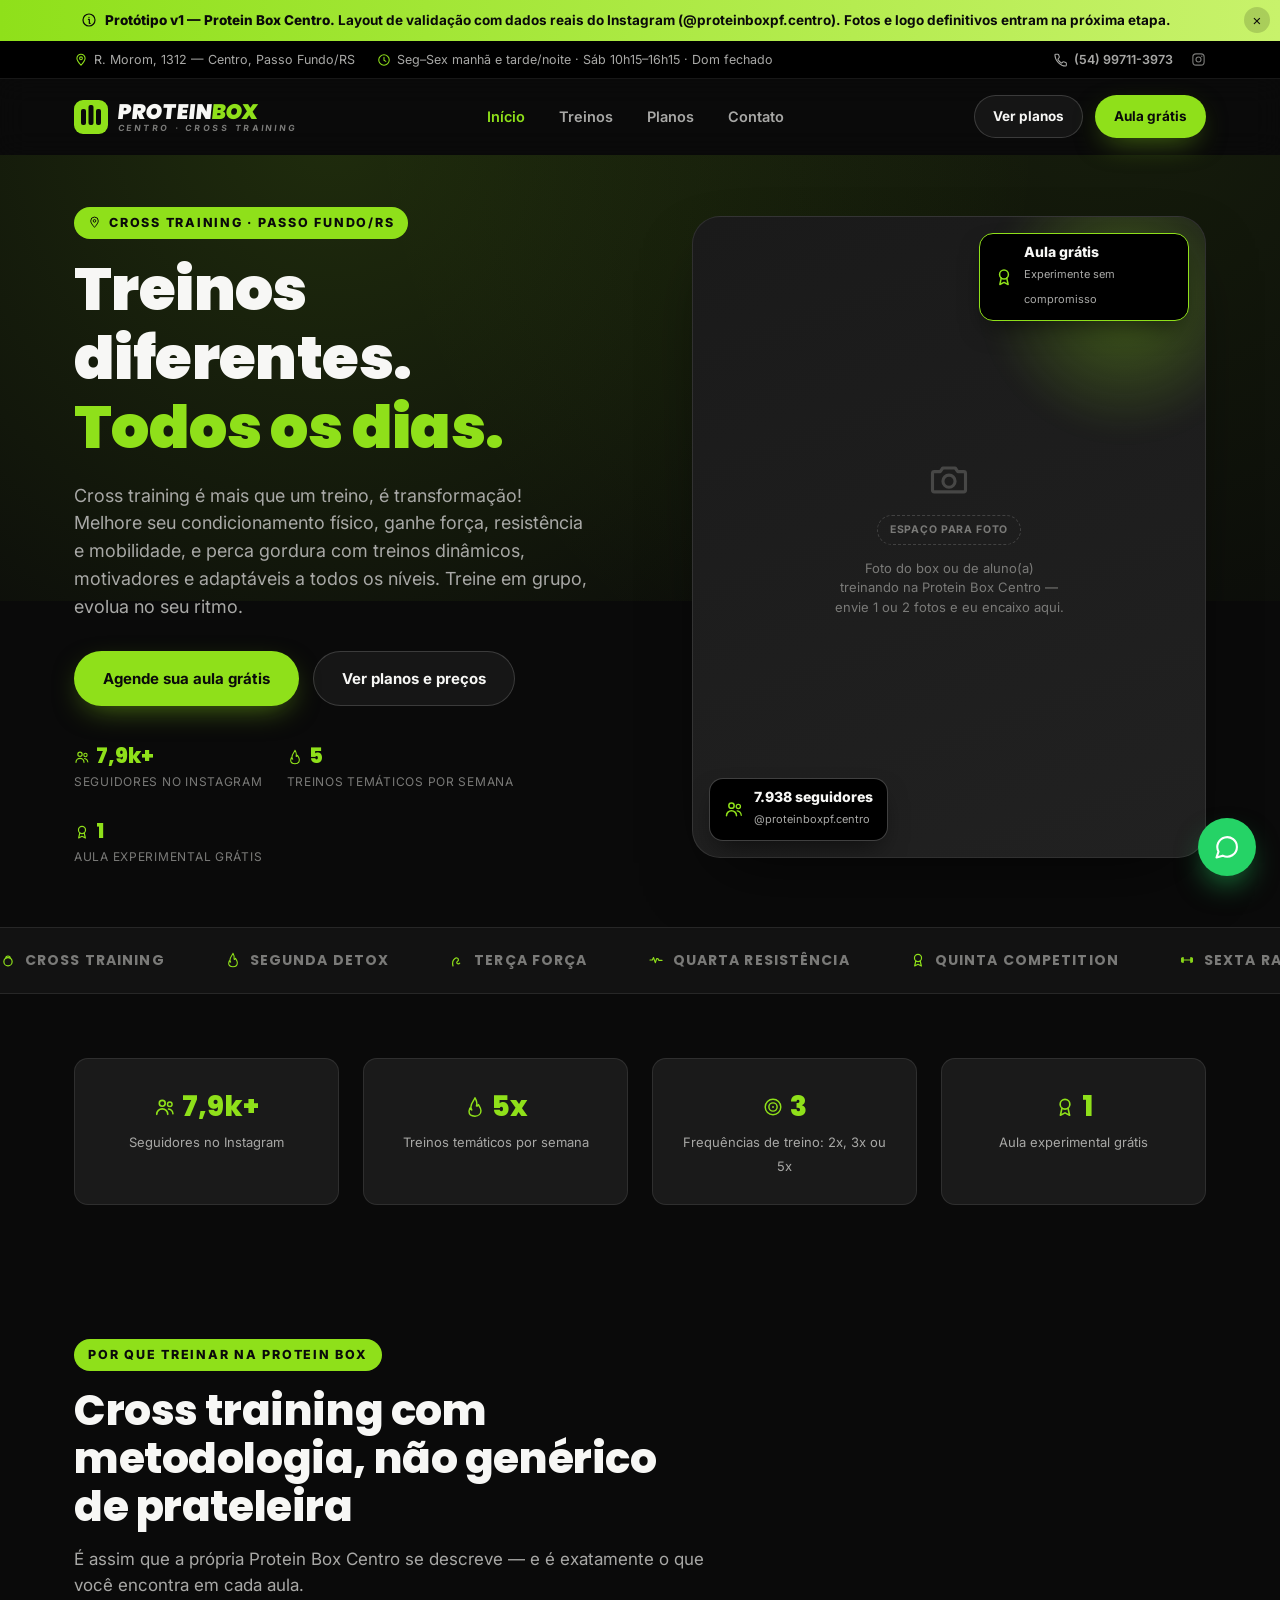
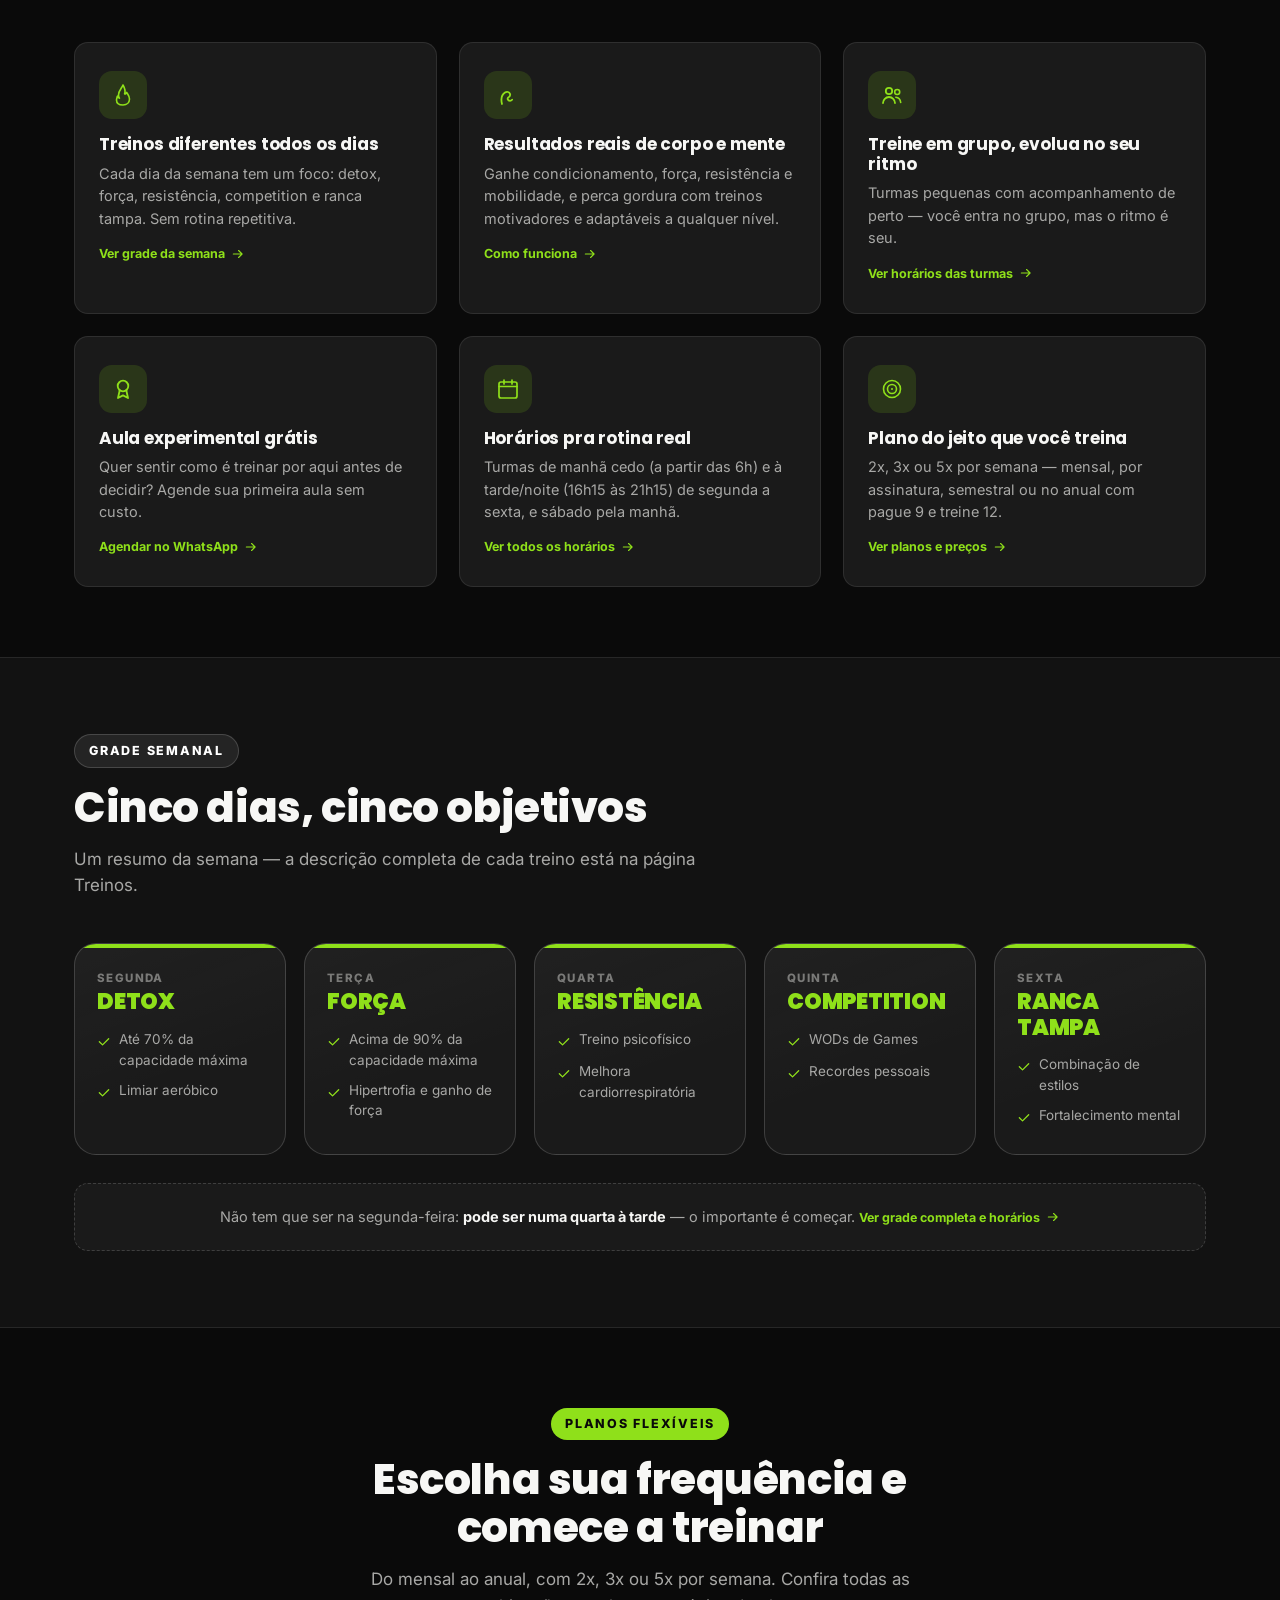
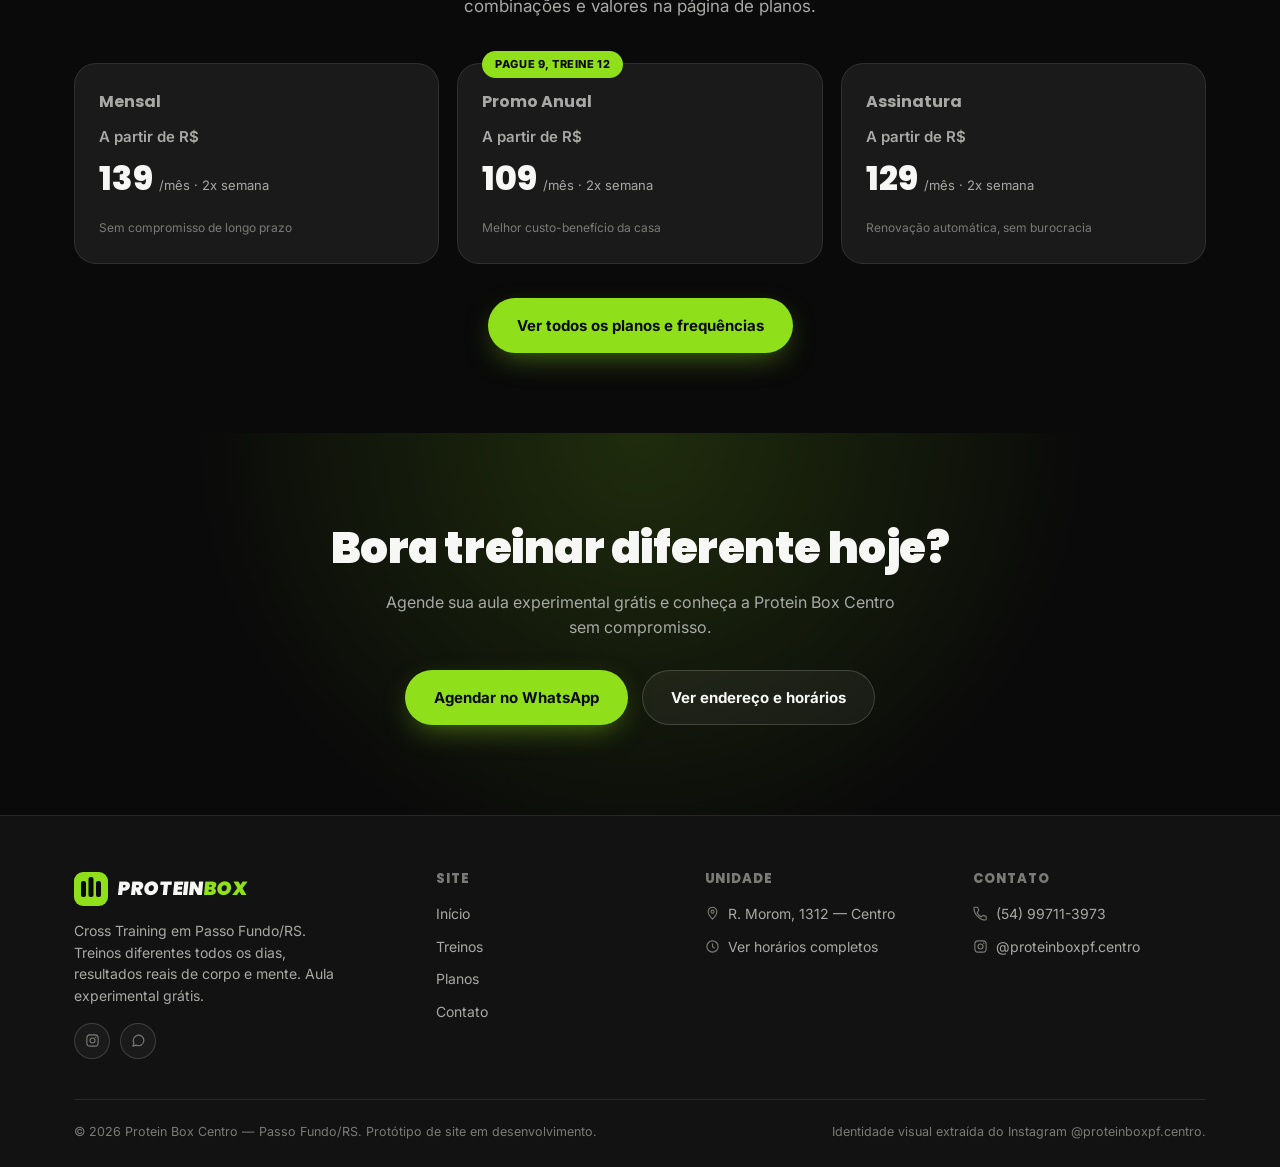
==== projects/modelo-a/index.html @ c135514c "Commit Inicial" ====
<!DOCTYPE html>
<html lang="pt-BR">
<head>
<meta charset="UTF-8">
<meta name="viewport" content="width=device-width, initial-scale=1.0">
<title>Protein Box Centro — Cross Training em Passo Fundo/RS | Treinos diferentes, todos os dias</title>
<meta name="description" content="Protein Box Centro — Cross Training em Passo Fundo/RS. Treinos temáticos todos os dias, grupo pequeno, resultados reais. Agende sua aula experimental grátis.">
<link rel="preconnect" href="https://fonts.googleapis.com">
<link rel="preconnect" href="https://fonts.gstatic.com" crossorigin>
<link href="https://fonts.googleapis.com/css2?family=Inter:wght@400;500;600;700;800&family=Poppins:wght@600;700;800;900&display=swap" rel="stylesheet">
<link rel="stylesheet" href="style.css">
</head>
<body>
<noscript><style>.reveal{opacity:1!important;transform:none!important}</style></noscript>

<!-- ICON SPRITE -->
<svg style="display:none" aria-hidden="true">
  <symbol id="i-pin" viewBox="0 0 24 24"><path d="M12 21s7-7.58 7-12A7 7 0 105 9c0 4.42 7 12 7 12z" fill="none" stroke="currentColor" stroke-width="1.8" stroke-linejoin="round"/><circle cx="12" cy="9" r="2.4" fill="none" stroke="currentColor" stroke-width="1.8"/></symbol>
  <symbol id="i-clock" viewBox="0 0 24 24"><circle cx="12" cy="12" r="9" fill="none" stroke="currentColor" stroke-width="1.8"/><path d="M12 7.5v5l3.2 1.8" fill="none" stroke="currentColor" stroke-width="1.8" stroke-linecap="round" stroke-linejoin="round"/></symbol>
  <symbol id="i-phone" viewBox="0 0 24 24"><path d="M6.6 10.8a15.3 15.3 0 006.6 6.6l2.1-2.1a1.3 1.3 0 011.35-.3l3.5 1.15c.6.2 1 .75 1 1.4V21a1.4 1.4 0 01-1.4 1.4C11.1 22.4 1.6 12.9 1.6 3.4A1.4 1.4 0 013 2h3.55c.6 0 1.15.4 1.35 1l1.15 3.5c.2.5.05 1.05-.3 1.4z" fill="none" stroke="currentColor" stroke-width="1.8" stroke-linejoin="round"/></symbol>
  <symbol id="i-mail" viewBox="0 0 24 24"><rect x="3" y="5" width="18" height="14" rx="2" fill="none" stroke="currentColor" stroke-width="1.8"/><path d="M4 7l8 6 8-6" fill="none" stroke="currentColor" stroke-width="1.8" stroke-linecap="round" stroke-linejoin="round"/></symbol>
  <symbol id="i-instagram" viewBox="0 0 24 24"><rect x="3" y="3" width="18" height="18" rx="5" fill="none" stroke="currentColor" stroke-width="1.8"/><circle cx="12" cy="12" r="4" fill="none" stroke="currentColor" stroke-width="1.8"/><circle cx="17.3" cy="6.7" r="1.1" fill="currentColor" stroke="none"/></symbol>
  <symbol id="i-whatsapp" viewBox="0 0 24 24"><path d="M20.5 11.9a8.4 8.4 0 01-12.2 7.5L3 21l1.7-5.1a8.4 8.4 0 1115.8-4z" fill="none" stroke="currentColor" stroke-width="1.8" stroke-linejoin="round"/></symbol>
  <symbol id="i-check" viewBox="0 0 24 24"><path d="M20 6.5L9.5 17 4 11.5" fill="none" stroke="currentColor" stroke-width="2.2" stroke-linecap="round" stroke-linejoin="round"/></symbol>
  <symbol id="i-star-filled" viewBox="0 0 24 24"><path d="M12 2.7l2.9 5.9 6.5.9-4.7 4.6 1.1 6.5L12 17.7l-5.8 3 1.1-6.6-4.7-4.6 6.5-.9z" fill="currentColor" stroke="none"/></symbol>
  <symbol id="i-arrow-right" viewBox="0 0 24 24"><path d="M4 12h15M13 6l6 6-6 6" fill="none" stroke="currentColor" stroke-width="2" stroke-linecap="round" stroke-linejoin="round"/></symbol>
  <symbol id="i-users" viewBox="0 0 24 24"><circle cx="9" cy="8" r="3.2" fill="none" stroke="currentColor" stroke-width="1.8"/><path d="M3 20c0-3.3 2.7-6 6-6s6 2.7 6 6" fill="none" stroke="currentColor" stroke-width="1.8" stroke-linecap="round"/><circle cx="17.2" cy="9" r="2.5" fill="none" stroke="currentColor" stroke-width="1.6"/><path d="M15.8 14.2c2.6.3 4.6 2.4 4.9 5.3" fill="none" stroke="currentColor" stroke-width="1.6" stroke-linecap="round"/></symbol>
  <symbol id="i-award" viewBox="0 0 24 24"><circle cx="12" cy="9" r="5.3" fill="none" stroke="currentColor" stroke-width="1.8"/><path d="M8.7 13.3L7 21l5-2.6L17 21l-1.7-7.7" fill="none" stroke="currentColor" stroke-width="1.8" stroke-linecap="round" stroke-linejoin="round"/></symbol>
  <symbol id="i-shield" viewBox="0 0 24 24"><path d="M12 2.5l7.5 2.8v5.8c0 5-3.3 8.2-7.5 10.4-4.2-2.2-7.5-5.4-7.5-10.4V5.3z" fill="none" stroke="currentColor" stroke-width="1.8" stroke-linejoin="round"/><path d="M8.7 12l2.1 2.1 4.2-4.2" fill="none" stroke="currentColor" stroke-width="1.8" stroke-linecap="round" stroke-linejoin="round"/></symbol>
  <symbol id="i-target" viewBox="0 0 24 24"><circle cx="12" cy="12" r="8.5" fill="none" stroke="currentColor" stroke-width="1.6"/><circle cx="12" cy="12" r="4.5" fill="none" stroke="currentColor" stroke-width="1.6"/><circle cx="12" cy="12" r="1" fill="currentColor" stroke="none"/></symbol>
  <symbol id="i-dumbbell" viewBox="0 0 24 24"><path d="M6.6 12h10.8M4 9.3v5.4M20 9.3v5.4" fill="none" stroke="currentColor" stroke-width="1.8" stroke-linecap="round"/><rect x="4.6" y="7.6" width="2.6" height="8.8" rx="1.2" fill="currentColor" stroke="none"/><rect x="16.8" y="7.6" width="2.6" height="8.8" rx="1.2" fill="currentColor" stroke="none"/></symbol>
  <symbol id="i-kettlebell" viewBox="0 0 24 24"><circle cx="12" cy="14.5" r="6.2" fill="none" stroke="currentColor" stroke-width="1.8"/><path d="M8.7 9.3a3.3 3.3 0 016.6 0" fill="none" stroke="currentColor" stroke-width="1.8" stroke-linecap="round"/></symbol>
  <symbol id="i-flex" viewBox="0 0 24 24"><path d="M6 21c-1.3-5 .1-9.4 3-11.4 2-1.4 4.3-.6 5 1.2.6 1.6-.3 2.7-1.4 3.4-1 .6-1.3 1.8-.5 2.7 1 1.2 2.9 1.3 4-.1" fill="none" stroke="currentColor" stroke-width="1.8" stroke-linecap="round" stroke-linejoin="round"/></symbol>
  <symbol id="i-pulse" viewBox="0 0 24 24"><path d="M3 12h3.5l1.8-3.6L11 16l2-6h2l1.4 2.6H21" fill="none" stroke="currentColor" stroke-width="1.8" stroke-linecap="round" stroke-linejoin="round"/></symbol>
  <symbol id="i-menu" viewBox="0 0 24 24"><path d="M4 7h16M4 12h16M4 17h16" fill="none" stroke="currentColor" stroke-width="1.9" stroke-linecap="round"/></symbol>
  <symbol id="i-camera" viewBox="0 0 24 24"><path d="M4 8h3.2L8.6 6h6.8L16.8 8H20a1 1 0 011 1v9a1 1 0 01-1 1H4a1 1 0 01-1-1V9a1 1 0 011-1z" fill="none" stroke="currentColor" stroke-width="1.7" stroke-linejoin="round"/><circle cx="12" cy="13.2" r="3.3" fill="none" stroke="currentColor" stroke-width="1.7"/></symbol>
  <symbol id="i-calendar" viewBox="0 0 24 24"><rect x="3" y="5" width="18" height="16" rx="2" fill="none" stroke="currentColor" stroke-width="1.7"/><path d="M3 9.5h18M8 3v4M16 3v4" fill="none" stroke="currentColor" stroke-width="1.7" stroke-linecap="round"/></symbol>
  <symbol id="i-info" viewBox="0 0 24 24"><circle cx="12" cy="12" r="9" fill="none" stroke="currentColor" stroke-width="1.8"/><path d="M12 8.2h.01M11.1 11h1.4v6h1.3" fill="none" stroke="currentColor" stroke-width="1.8" stroke-linecap="round" stroke-linejoin="round"/></symbol>
  <symbol id="i-fire" viewBox="0 0 24 24"><path d="M12 22c4 0 6.5-2.6 6.5-6 0-3-1.8-4.6-2.8-6.6-.6 1.4-1.4 2-2.1 1.4C14.5 8.4 14 5.5 12 2c-1 3-4.5 5.7-4.5 10 0 1.4.4 2.4 1 3.2-1-.3-1.7-1-2.1-2C6 14.6 5.5 16 5.5 17c0 3 2.5 5 6.5 5z" fill="none" stroke="currentColor" stroke-width="1.6" stroke-linejoin="round"/></symbol>
</svg>

<div id="proto-ribbon">
  <svg class="icon" width="16" height="16"><use href="#i-info"/></svg>
  <span><b>Protótipo v1 — Protein Box Centro.</b> Layout de validação com dados reais do Instagram (@proteinboxpf.centro). Fotos e logo definitivos entram na próxima etapa.</span>
  <button onclick="document.getElementById('proto-ribbon').style.display='none'" aria-label="Fechar aviso">×</button>
</div>

<div class="topbar">
  <div class="topbar-inner">
    <div class="topbar-left">
      <span><svg class="icon" width="14" height="14"><use href="#i-pin"/></svg> R. Morom, 1312 — Centro, Passo Fundo/RS</span>
      <span><svg class="icon" width="14" height="14"><use href="#i-clock"/></svg> Seg–Sex manhã e tarde/noite · Sáb 10h15–16h15 · Dom fechado</span>
    </div>
    <div class="topbar-right">
      <a href="https://wa.me/5554997113973" target="_blank" rel="noopener"><svg class="icon" width="14" height="14"><use href="#i-phone"/></svg> (54) 99711-3973</a>
      <div class="topbar-social">
        <a href="https://www.instagram.com/proteinboxpf.centro/" target="_blank" rel="noopener" aria-label="Instagram"><svg class="icon" width="15" height="15"><use href="#i-instagram"/></svg></a>
      </div>
    </div>
  </div>
</div>

<header id="site-header">
  <nav class="nav">
    <a href="index.html" class="logo">
      <svg class="logo-mark" width="34" height="34" viewBox="0 0 34 34" fill="none"><rect width="34" height="34" rx="9" fill="#8FE01A"/><rect x="7" y="9" width="5" height="16" rx="2" fill="#0a0a0a"/><rect x="14.5" y="5" width="5" height="20" rx="2" fill="#0a0a0a"/><rect x="22" y="9" width="5" height="16" rx="2" fill="#0a0a0a"/></svg>
      <span class="logo-wrap">
        <span class="logo-word">Protein<span>Box</span></span>
        <span class="logo-sub">Centro · Cross Training</span>
      </span>
    </a>
    <div class="nav-links">
      <a href="index.html" class="active">Início</a>
      <a href="treinos.html">Treinos</a>
      <a href="planos.html">Planos</a>
      <a href="contato.html">Contato</a>
    </div>
    <div class="nav-cta">
      <a href="planos.html" class="btn btn-ghost btn-sm">Ver planos</a>
      <a href="https://wa.me/5554997113973?text=Ol%C3%A1!%20Quero%20agendar%20minha%20aula%20experimental%20gr%C3%A1tis%20na%20Protein%20Box%20Centro." target="_blank" rel="noopener" class="btn btn-primary btn-sm">Aula grátis</a>
      <button class="burger" id="burgerBtn" aria-label="Abrir menu"><svg class="icon" width="24" height="24"><use href="#i-menu"/></svg></button>
    </div>
  </nav>
  <div class="mobile-menu" id="mobileMenu">
    <a href="index.html">Início</a>
    <a href="treinos.html">Treinos</a>
    <a href="planos.html">Planos</a>
    <a href="contato.html">Contato</a>
    <a href="https://wa.me/5554997113973" target="_blank" rel="noopener">Falar no WhatsApp →</a>
  </div>
</header>

<main id="topo">

  <!-- HERO -->
  <section class="hero">
    <div class="wrap hero-grid">
      <div class="reveal in">
        <span class="eyebrow"><svg class="icon" width="13" height="13"><use href="#i-pin"/></svg> Cross Training · Passo Fundo/RS</span>
        <h1>Treinos diferentes.<br><em>Todos os dias.</em></h1>
        <p class="lead">Cross training é mais que um treino, é transformação! Melhore seu condicionamento físico, ganhe força, resistência e mobilidade, e perca gordura com treinos dinâmicos, motivadores e adaptáveis a todos os níveis. Treine em grupo, evolua no seu ritmo.</p>
        <div class="hero-actions">
          <a href="https://wa.me/5554997113973?text=Ol%C3%A1!%20Quero%20agendar%20minha%20aula%20experimental%20gr%C3%A1tis%20na%20Protein%20Box%20Centro." target="_blank" rel="noopener" class="btn btn-primary">Agende sua aula grátis</a>
          <a href="planos.html" class="btn btn-ghost">Ver planos e preços</a>
        </div>
        <div class="hero-mini">
          <div><strong><svg class="icon" width="16" height="16"><use href="#i-users"/></svg>7,9k+</strong><span>Seguidores no Instagram</span></div>
          <div><strong><svg class="icon" width="16" height="16"><use href="#i-fire"/></svg>5</strong><span>Treinos temáticos por semana</span></div>
          <div><strong><svg class="icon" width="16" height="16"><use href="#i-award"/></svg>1</strong><span>Aula experimental grátis</span></div>
        </div>
      </div>
      <div class="hero-visual reveal in">
        <div class="glow"></div>
        <div class="hero-photo-placeholder">
          <svg class="icon" width="44" height="44"><use href="#i-camera"/></svg>
          <span class="tag">Espaço para foto</span>
          <p>Foto do box ou de aluno(a) treinando na Protein Box Centro — envie 1 ou 2 fotos e eu encaixo aqui.</p>
        </div>
        <div class="hero-badge top">
          <svg class="icon" width="20" height="20"><use href="#i-award"/></svg>
          <div><strong>Aula grátis</strong><span>Experimente sem compromisso</span></div>
        </div>
        <div class="hero-badge bottom">
          <svg class="icon" width="20" height="20"><use href="#i-users"/></svg>
          <div><strong>7.938 seguidores</strong><span>@proteinboxpf.centro</span></div>
        </div>
      </div>
    </div>
  </section>

  <div class="marquee-strip">
    <div class="marquee-track">
      <span><svg class="icon" width="16" height="16"><use href="#i-kettlebell"/></svg> Cross Training</span>
      <span><svg class="icon" width="16" height="16"><use href="#i-fire"/></svg> Segunda Detox</span>
      <span><svg class="icon" width="16" height="16"><use href="#i-flex"/></svg> Terça Força</span>
      <span><svg class="icon" width="16" height="16"><use href="#i-pulse"/></svg> Quarta Resistência</span>
      <span><svg class="icon" width="16" height="16"><use href="#i-award"/></svg> Quinta Competition</span>
      <span><svg class="icon" width="16" height="16"><use href="#i-dumbbell"/></svg> Sexta Ranca Tampa</span>
      <span><svg class="icon" width="16" height="16"><use href="#i-kettlebell"/></svg> Cross Training</span>
      <span><svg class="icon" width="16" height="16"><use href="#i-fire"/></svg> Segunda Detox</span>
      <span><svg class="icon" width="16" height="16"><use href="#i-flex"/></svg> Terça Força</span>
      <span><svg class="icon" width="16" height="16"><use href="#i-pulse"/></svg> Quarta Resistência</span>
      <span><svg class="icon" width="16" height="16"><use href="#i-award"/></svg> Quinta Competition</span>
      <span><svg class="icon" width="16" height="16"><use href="#i-dumbbell"/></svg> Sexta Ranca Tampa</span>
    </div>
  </div>

  <!-- STATS -->
  <section class="stats">
    <div class="wrap stats-grid">
      <div class="stat reveal"><strong><svg class="icon" width="22" height="22"><use href="#i-users"/></svg>7,9k+</strong><span>Seguidores no Instagram</span></div>
      <div class="stat reveal"><strong><svg class="icon" width="22" height="22"><use href="#i-fire"/></svg>5x</strong><span>Treinos temáticos por semana</span></div>
      <div class="stat reveal"><strong><svg class="icon" width="22" height="22"><use href="#i-target"/></svg>3</strong><span>Frequências de treino: 2x, 3x ou 5x</span></div>
      <div class="stat reveal"><strong><svg class="icon" width="22" height="22"><use href="#i-award"/></svg>1</strong><span>Aula experimental grátis</span></div>
    </div>
  </section>

  <!-- VALUE PROPS -->
  <section class="values" id="sobre">
    <div class="wrap">
      <div class="section-head reveal">
        <span class="eyebrow">Por que treinar na Protein Box</span>
        <h2>Cross training com metodologia, não genérico de prateleira</h2>
        <p>É assim que a própria Protein Box Centro se descreve — e é exatamente o que você encontra em cada aula.</p>
      </div>
      <div class="values-grid">
        <div class="value-card reveal">
          <div class="ic"><svg class="icon" width="24" height="24"><use href="#i-fire"/></svg></div>
          <h3>Treinos diferentes todos os dias</h3>
          <p>Cada dia da semana tem um foco: detox, força, resistência, competition e ranca tampa. Sem rotina repetitiva.</p>
          <a href="treinos.html" class="value-more">Ver grade da semana <svg class="icon" width="14" height="14"><use href="#i-arrow-right"/></svg></a>
        </div>
        <div class="value-card reveal">
          <div class="ic"><svg class="icon" width="24" height="24"><use href="#i-flex"/></svg></div>
          <h3>Resultados reais de corpo e mente</h3>
          <p>Ganhe condicionamento, força, resistência e mobilidade, e perca gordura com treinos motivadores e adaptáveis a qualquer nível.</p>
          <a href="treinos.html" class="value-more">Como funciona <svg class="icon" width="14" height="14"><use href="#i-arrow-right"/></svg></a>
        </div>
        <div class="value-card reveal">
          <div class="ic"><svg class="icon" width="24" height="24"><use href="#i-users"/></svg></div>
          <h3>Treine em grupo, evolua no seu ritmo</h3>
          <p>Turmas pequenas com acompanhamento de perto — você entra no grupo, mas o ritmo é seu.</p>
          <a href="contato.html" class="value-more">Ver horários das turmas <svg class="icon" width="14" height="14"><use href="#i-arrow-right"/></svg></a>
        </div>
        <div class="value-card reveal">
          <div class="ic"><svg class="icon" width="24" height="24"><use href="#i-award"/></svg></div>
          <h3>Aula experimental grátis</h3>
          <p>Quer sentir como é treinar por aqui antes de decidir? Agende sua primeira aula sem custo.</p>
          <a href="https://wa.me/5554997113973" target="_blank" rel="noopener" class="value-more">Agendar no WhatsApp <svg class="icon" width="14" height="14"><use href="#i-arrow-right"/></svg></a>
        </div>
        <div class="value-card reveal">
          <div class="ic"><svg class="icon" width="24" height="24"><use href="#i-calendar"/></svg></div>
          <h3>Horários pra rotina real</h3>
          <p>Turmas de manhã cedo (a partir das 6h) e à tarde/noite (16h15 às 21h15) de segunda a sexta, e sábado pela manhã.</p>
          <a href="contato.html" class="value-more">Ver todos os horários <svg class="icon" width="14" height="14"><use href="#i-arrow-right"/></svg></a>
        </div>
        <div class="value-card reveal">
          <div class="ic"><svg class="icon" width="24" height="24"><use href="#i-target"/></svg></div>
          <h3>Plano do jeito que você treina</h3>
          <p>2x, 3x ou 5x por semana — mensal, por assinatura, semestral ou no anual com pague 9 e treine 12.</p>
          <a href="planos.html" class="value-more">Ver planos e preços <svg class="icon" width="14" height="14"><use href="#i-arrow-right"/></svg></a>
        </div>
      </div>
    </div>
  </section>

  <!-- GRADE PREVIEW -->
  <section class="grade" id="grade-preview">
    <div class="wrap">
      <div class="section-head reveal">
        <span class="eyebrow alt">Grade semanal</span>
        <h2>Cinco dias, cinco objetivos</h2>
        <p>Um resumo da semana — a descrição completa de cada treino está na página Treinos.</p>
      </div>
      <div class="grade-grid">
        <div class="day-card reveal">
          <span class="day-label">Segunda</span>
          <h3>Detox</h3>
          <ul>
            <li><span class="check"><svg class="icon" width="14" height="14"><use href="#i-check"/></svg></span> Até 70% da capacidade máxima</li>
            <li><span class="check"><svg class="icon" width="14" height="14"><use href="#i-check"/></svg></span> Limiar aeróbico</li>
          </ul>
        </div>
        <div class="day-card reveal">
          <span class="day-label">Terça</span>
          <h3>Força</h3>
          <ul>
            <li><span class="check"><svg class="icon" width="14" height="14"><use href="#i-check"/></svg></span> Acima de 90% da capacidade máxima</li>
            <li><span class="check"><svg class="icon" width="14" height="14"><use href="#i-check"/></svg></span> Hipertrofia e ganho de força</li>
          </ul>
        </div>
        <div class="day-card reveal">
          <span class="day-label">Quarta</span>
          <h3>Resistência</h3>
          <ul>
            <li><span class="check"><svg class="icon" width="14" height="14"><use href="#i-check"/></svg></span> Treino psicofísico</li>
            <li><span class="check"><svg class="icon" width="14" height="14"><use href="#i-check"/></svg></span> Melhora cardiorrespiratória</li>
          </ul>
        </div>
        <div class="day-card reveal">
          <span class="day-label">Quinta</span>
          <h3>Competition</h3>
          <ul>
            <li><span class="check"><svg class="icon" width="14" height="14"><use href="#i-check"/></svg></span> WODs de Games</li>
            <li><span class="check"><svg class="icon" width="14" height="14"><use href="#i-check"/></svg></span> Recordes pessoais</li>
          </ul>
        </div>
        <div class="day-card reveal">
          <span class="day-label">Sexta</span>
          <h3>Ranca Tampa</h3>
          <ul>
            <li><span class="check"><svg class="icon" width="14" height="14"><use href="#i-check"/></svg></span> Combinação de estilos</li>
            <li><span class="check"><svg class="icon" width="14" height="14"><use href="#i-check"/></svg></span> Fortalecimento mental</li>
          </ul>
        </div>
      </div>
      <div class="grade-note reveal">Não tem que ser na segunda-feira: <strong>pode ser numa quarta à tarde</strong> — o importante é começar. <a href="treinos.html" class="value-more" style="margin-top:0">Ver grade completa e horários <svg class="icon" width="14" height="14"><use href="#i-arrow-right"/></svg></a></div>
    </div>
  </section>

  <!-- PLANOS PREVIEW -->
  <section class="planos" id="planos-preview">
    <div class="wrap">
      <div class="section-head center reveal">
        <span class="eyebrow">Planos flexíveis</span>
        <h2>Escolha sua frequência e comece a treinar</h2>
        <p class="center">Do mensal ao anual, com 2x, 3x ou 5x por semana. Confira todas as combinações e valores na página de planos.</p>
      </div>
      <div class="freq-grid">
        <div class="freq-card reveal">
          <div class="freq-name">Mensal</div>
          <div class="freq-price"><span class="currency">A partir de R$</span></div>
          <div class="freq-price"><span class="value">139</span><span class="period">/mês · 2x semana</span></div>
          <div class="freq-note">Sem compromisso de longo prazo</div>
        </div>
        <div class="freq-card reveal">
          <span class="plan-tag">Pague 9, treine 12</span>
          <div class="freq-name">Promo Anual</div>
          <div class="freq-price"><span class="currency">A partir de R$</span></div>
          <div class="freq-price"><span class="value">109</span><span class="period">/mês · 2x semana</span></div>
          <div class="freq-note">Melhor custo-benefício da casa</div>
        </div>
        <div class="freq-card reveal">
          <div class="freq-name">Assinatura</div>
          <div class="freq-price"><span class="currency">A partir de R$</span></div>
          <div class="freq-price"><span class="value">129</span><span class="period">/mês · 2x semana</span></div>
          <div class="freq-note">Renovação automática, sem burocracia</div>
        </div>
      </div>
      <div style="text-align:center;margin-top:34px">
        <a href="planos.html" class="btn btn-primary">Ver todos os planos e frequências</a>
      </div>
    </div>
  </section>

  <!-- CTA FINAL -->
  <section class="cta-final">
    <div class="wrap">
      <h2>Bora treinar diferente hoje?</h2>
      <p>Agende sua aula experimental grátis e conheça a Protein Box Centro sem compromisso.</p>
      <div class="actions">
        <a href="https://wa.me/5554997113973?text=Ol%C3%A1!%20Quero%20agendar%20minha%20aula%20experimental%20gr%C3%A1tis%20na%20Protein%20Box%20Centro." target="_blank" rel="noopener" class="btn btn-primary">Agendar no WhatsApp</a>
        <a href="contato.html" class="btn btn-ghost">Ver endereço e horários</a>
      </div>
    </div>
  </section>

</main>

<footer>
  <div class="wrap">
    <div class="foot-grid">
      <div class="foot-col">
        <div class="foot-logo">
          <svg class="logo-mark" width="30" height="30" viewBox="0 0 34 34" fill="none"><rect width="34" height="34" rx="9" fill="#8FE01A"/><rect x="7" y="9" width="5" height="16" rx="2" fill="#0a0a0a"/><rect x="14.5" y="5" width="5" height="20" rx="2" fill="#0a0a0a"/><rect x="22" y="9" width="5" height="16" rx="2" fill="#0a0a0a"/></svg>
          <span class="logo-word">Protein<span>Box</span></span>
        </div>
        <p>Cross Training em Passo Fundo/RS. Treinos diferentes todos os dias, resultados reais de corpo e mente. Aula experimental grátis.</p>
        <div class="foot-social">
          <a href="https://www.instagram.com/proteinboxpf.centro/" target="_blank" rel="noopener" aria-label="Instagram"><svg class="icon" width="17" height="17"><use href="#i-instagram"/></svg></a>
          <a href="https://wa.me/5554997113973" target="_blank" rel="noopener" aria-label="WhatsApp"><svg class="icon" width="17" height="17"><use href="#i-whatsapp"/></svg></a>
        </div>
      </div>
      <div class="foot-col">
        <h4>Site</h4>
        <ul>
          <li><a href="index.html">Início</a></li>
          <li><a href="treinos.html">Treinos</a></li>
          <li><a href="planos.html">Planos</a></li>
          <li><a href="contato.html">Contato</a></li>
        </ul>
      </div>
      <div class="foot-col">
        <h4>Unidade</h4>
        <ul>
          <li><a href="contato.html"><svg class="icon" width="15" height="15"><use href="#i-pin"/></svg> R. Morom, 1312 — Centro</a></li>
          <li><a href="contato.html"><svg class="icon" width="15" height="15"><use href="#i-clock"/></svg> Ver horários completos</a></li>
        </ul>
      </div>
      <div class="foot-col">
        <h4>Contato</h4>
        <ul>
          <li><a href="https://wa.me/5554997113973" target="_blank" rel="noopener"><svg class="icon" width="15" height="15"><use href="#i-phone"/></svg> (54) 99711-3973</a></li>
          <li><a href="https://www.instagram.com/proteinboxpf.centro/" target="_blank" rel="noopener"><svg class="icon" width="15" height="15"><use href="#i-instagram"/></svg> @proteinboxpf.centro</a></li>
        </ul>
      </div>
    </div>
    <div class="foot-bottom">
      <span>© 2026 Protein Box Centro — Passo Fundo/RS. Protótipo de site em desenvolvimento.</span>
      <span>Identidade visual extraída do Instagram @proteinboxpf.centro.</span>
    </div>
  </div>
</footer>

<a href="https://wa.me/5554997113973?text=Ol%C3%A1!%20Quero%20agendar%20minha%20aula%20experimental%20gr%C3%A1tis%20na%20Protein%20Box%20Centro." target="_blank" rel="noopener" class="wa-float" aria-label="Falar no WhatsApp"><svg class="icon" width="28" height="28"><use href="#i-whatsapp"/></svg></a>

<script src="script.js"></script>
</body>
</html>
---- projects/modelo-a/style.css ----
/* ========================================================
   PROTEIN BOX CENTRO — Cross Training, Passo Fundo/RS
   Identidade extraída do Instagram @proteinboxpf.centro:
   fundo preto, verde neon de destaque, tipografia bold/uppercase,
   estética "pôster rasgado" nas artes de treino.
   Mesmo método de construção usado no protótipo LifeGym.
   ======================================================== */
:root{
  --bg:#0a0a0a;
  --bg-soft:#121212;
  --surface:#1a1a1a;
  --surface-2:#212121;
  --border:rgba(255,255,255,.09);
  --border-strong:rgba(255,255,255,.16);
  --text:#f7f7f5;
  --text-dim:#a8a8a6;
  --text-faint:#7a7a78;
  --primary:#8FE01A;
  --primary-dark:#6BB012;
  --primary-ink:#0a0a0a;
  --accent-soft:rgba(143,224,26,.14);
  --radius-lg:22px;
  --radius-md:14px;
  --radius-sm:9px;
  --shadow-lg:0 30px 70px -25px rgba(0,0,0,.65);
  --shadow-md:0 16px 40px -18px rgba(0,0,0,.55);
  --maxw:1180px;
}
*{box-sizing:border-box;margin:0;padding:0}
html{scroll-behavior:smooth}
body{
  background:var(--bg);
  color:var(--text);
  font-family:'Inter',system-ui,-apple-system,Segoe UI,sans-serif;
  line-height:1.55;
  -webkit-font-smoothing:antialiased;
  overflow-x:hidden;
}
h1,h2,h3,h4{font-family:'Poppins',sans-serif;line-height:1.15;letter-spacing:-.01em;font-weight:800}
a{color:inherit;text-decoration:none}
ul{list-style:none}
img{max-width:100%;display:block}
.wrap{max-width:var(--maxw);margin:0 auto;padding:0 24px}
section{position:relative}
.icon{display:inline-block;vertical-align:-3px;flex-shrink:0}
.eyebrow{
  display:inline-flex;align-items:center;gap:8px;
  font-size:12.5px;font-weight:800;letter-spacing:.14em;text-transform:uppercase;
  color:#0a0a0a;background:var(--primary);
  padding:6px 14px;border-radius:999px;margin-bottom:16px;
}
.eyebrow.alt{color:#fff;background:rgba(255,255,255,.08);border:1px solid var(--border-strong)}
.section-head{max-width:640px;margin-bottom:44px}
.section-head h2{font-size:clamp(28px,4vw,42px);font-weight:800;margin-bottom:14px}
.section-head p{color:var(--text-dim);font-size:17px}
.center{text-align:center;margin-left:auto;margin-right:auto}
.btn{
  display:inline-flex;align-items:center;justify-content:center;gap:8px;
  padding:15px 28px;border-radius:999px;font-weight:700;font-size:15px;
  border:1px solid transparent;cursor:pointer;transition:.2s transform ease,.2s box-shadow ease,.2s background ease;
  white-space:nowrap;
}
.btn:active{transform:scale(.97)}
.btn-primary{background:var(--primary);color:var(--primary-ink);box-shadow:0 10px 30px -10px rgba(143,224,26,.55)}
.btn-primary:hover{background:var(--primary-dark);box-shadow:0 14px 34px -10px rgba(143,224,26,.7)}
.btn-ghost{background:rgba(255,255,255,.05);color:var(--text);border-color:var(--border-strong)}
.btn-ghost:hover{background:rgba(255,255,255,.1)}
.btn-dark{background:var(--surface-2);color:var(--text);border-color:var(--border-strong)}
.btn-block{width:100%}
.btn-sm{padding:10px 18px;font-size:13.5px}

/* ---------- Notice ribbon ---------- */
#proto-ribbon{
  background:linear-gradient(90deg,var(--primary),#c8f26b);
  color:#0a0a0a;font-weight:700;font-size:13.5px;
  text-align:center;padding:10px 44px 10px 16px;position:relative;
  display:flex;align-items:center;justify-content:center;gap:8px;
}
#proto-ribbon b{font-weight:800}
#proto-ribbon button{
  position:absolute;right:10px;top:50%;transform:translateY(-50%);
  background:rgba(0,0,0,.15);border:none;color:inherit;
  width:26px;height:26px;border-radius:50%;font-size:15px;cursor:pointer;line-height:1;
}

/* ---------- Top info bar ---------- */
.topbar{background:#000;border-bottom:1px solid var(--border);font-size:12.5px;color:var(--text-dim)}
.topbar-inner{display:flex;align-items:center;justify-content:space-between;padding:9px 24px;flex-wrap:wrap;gap:10px;max-width:var(--maxw);margin:0 auto}
.topbar-left{display:flex;gap:22px;flex-wrap:wrap}
.topbar-left span{display:flex;align-items:center;gap:6px}
.topbar-left .icon{color:var(--primary)}
.topbar-right{display:flex;align-items:center;gap:18px}
.topbar-right a{display:flex;align-items:center;gap:6px;color:var(--text-dim);font-weight:600}
.topbar-right a:hover{color:var(--primary)}
.topbar-social{display:flex;gap:12px}
.topbar-social a{color:var(--text-faint)}
.topbar-social a:hover{color:var(--primary)}
@media(max-width:900px){.topbar-left{display:none}}
@media(max-width:560px){.topbar-inner{justify-content:center}.topbar-social{display:none}}

/* ---------- Header ---------- */
header{
  position:sticky;top:0;z-index:100;
  background:rgba(10,10,10,.7);backdrop-filter:blur(14px);
  border-bottom:1px solid transparent;transition:.25s border-color ease,.25s background ease;
}
header.scrolled{border-color:var(--border);background:rgba(10,10,10,.92)}
.nav{display:flex;align-items:center;justify-content:space-between;padding:16px 24px;max-width:var(--maxw);margin:0 auto}
.logo{display:flex;align-items:center;gap:10px}
.logo-mark{width:34px;height:34px;flex-shrink:0}
.logo-word{font-family:'Poppins';font-weight:900;font-size:21px;text-transform:uppercase;letter-spacing:-.01em;transform:skewX(-6deg);line-height:1}
.logo-word span{color:var(--primary)}
.logo-sub{display:block;font-family:'Inter';font-weight:700;font-size:8.5px;letter-spacing:.32em;
  color:var(--text-faint);text-transform:uppercase;margin-top:2px;transform:skewX(-6deg)}
.logo-wrap{display:flex;flex-direction:column;line-height:1}
.nav-links{display:flex;align-items:center;gap:34px;font-weight:600;font-size:14.5px;color:var(--text-dim)}
.nav-links a:hover,.nav-links a.active{color:var(--primary)}
.nav-cta{display:flex;align-items:center;gap:12px}
.burger{display:none;background:none;border:none;color:var(--text);cursor:pointer;padding:4px}
.mobile-menu{display:none;flex-direction:column;gap:2px;background:var(--bg-soft);border-top:1px solid var(--border)}
.mobile-menu a{padding:16px 24px;border-bottom:1px solid var(--border);font-weight:600}
.mobile-menu.open{display:flex}

/* ---------- Hero ---------- */
.hero{padding:52px 0 60px;position:relative;overflow:hidden}
.hero::before{
  content:"";position:absolute;inset:-20% -10% auto -10%;height:600px;
  background:radial-gradient(circle at 30% 20%,rgba(143,224,26,.16),transparent 60%),
             radial-gradient(circle at 80% 10%,rgba(143,224,26,.09),transparent 55%);
  pointer-events:none;
}
.hero-grid{display:grid;grid-template-columns:1.05fr .95fr;gap:50px;align-items:center;position:relative}
.hero h1{font-size:clamp(36px,5.2vw,60px);font-weight:900;margin-bottom:20px}
.hero h1 em{font-style:normal;color:var(--primary)}
.hero p.lead{font-size:18px;color:var(--text-dim);max-width:520px;margin-bottom:30px}
.hero-actions{display:flex;gap:14px;flex-wrap:wrap;margin-bottom:34px}
.hero-mini{display:flex;gap:24px;flex-wrap:wrap}
.hero-mini div{display:flex;flex-direction:column}
.hero-mini strong{display:flex;align-items:center;gap:6px;font-family:'Poppins';font-size:21px;font-weight:800;color:var(--primary)}
.hero-mini strong .icon{width:16px;height:16px}
.hero-mini span{font-size:12px;color:var(--text-faint);text-transform:uppercase;letter-spacing:.06em}

.hero-visual{position:relative;aspect-ratio:4/5;border-radius:28px;
  background:linear-gradient(160deg,var(--surface) 0%,var(--surface-2) 100%);
  border:1px solid var(--border);overflow:hidden;box-shadow:var(--shadow-lg);
  display:flex;align-items:center;justify-content:center;
}
.hero-visual .glow{position:absolute;width:280px;height:280px;border-radius:50%;
  background:radial-gradient(circle,rgba(143,224,26,.35),transparent 70%);top:-60px;right:-60px;filter:blur(10px)}
.hero-photo-placeholder{position:relative;z-index:2;display:flex;flex-direction:column;align-items:center;
  gap:14px;text-align:center;padding:32px;color:var(--text-faint)}
.hero-photo-placeholder .icon{width:44px;height:44px;opacity:.45}
.hero-photo-placeholder p{font-size:13px;max-width:230px;line-height:1.5}
.hero-photo-placeholder .tag{font-size:10.5px;letter-spacing:.08em;text-transform:uppercase;font-weight:700;
  color:var(--text-faint);border:1px dashed var(--border-strong);padding:6px 12px;border-radius:999px}
.hero-badge{position:absolute;z-index:3;background:#000;border:1px solid var(--border-strong);border-radius:14px;
  padding:10px 14px;display:flex;align-items:center;gap:10px;box-shadow:0 12px 26px -8px rgba(0,0,0,.6);max-width:210px}
.hero-badge.top{top:16px;right:16px;border-color:var(--primary)}
.hero-badge.bottom{bottom:16px;left:16px;border-color:rgba(255,255,255,.25)}
.hero-badge .icon{width:20px;height:20px;color:var(--primary);flex-shrink:0}
.hero-badge strong{display:block;font-size:14px;font-weight:800;line-height:1.2}
.hero-badge span{font-size:11px;color:var(--text-dim)}

/* ---------- Marquee ---------- */
.marquee-strip{border-top:1px solid var(--border);border-bottom:1px solid var(--border);
  background:var(--bg-soft);padding:22px 0;overflow:hidden}
.marquee-track{display:flex;gap:60px;width:max-content;animation:scroll-left 26s linear infinite;
  font-family:'Poppins';font-weight:700;font-size:14px;color:var(--text-faint);letter-spacing:.08em;text-transform:uppercase}
.marquee-track span{display:flex;align-items:center;gap:9px}
.marquee-track .icon{color:var(--primary)}
@keyframes scroll-left{from{transform:translateX(0)}to{transform:translateX(-50%)}}

/* ---------- Stats ---------- */
.stats{padding:64px 0}
.stats-grid{display:grid;grid-template-columns:repeat(4,1fr);gap:24px}
.stat{background:var(--surface);border:1px solid var(--border);border-radius:var(--radius-md);padding:26px 22px;text-align:center}
.stat strong{display:flex;align-items:center;justify-content:center;gap:6px;font-family:'Poppins';font-size:28px;font-weight:800;color:var(--primary)}
.stat strong .icon{width:22px;height:22px}
.stat span{font-size:13px;color:var(--text-dim)}

/* ---------- Value props ---------- */
.values{padding:70px 0}
.values-grid{display:grid;grid-template-columns:repeat(3,1fr);gap:22px}
.value-card{background:var(--surface);border:1px solid var(--border);border-radius:var(--radius-md);
  padding:28px 24px;transition:.2s transform ease,.2s border-color ease}
.value-card:hover{transform:translateY(-6px);border-color:var(--border-strong)}
.value-card .ic{width:48px;height:48px;border-radius:13px;background:var(--accent-soft);
  display:flex;align-items:center;justify-content:center;margin-bottom:16px;color:var(--primary)}
.value-card .ic .icon{width:24px;height:24px}
.value-card h3{font-size:17px;font-weight:700;margin-bottom:8px}
.value-card p{font-size:14.5px;color:var(--text-dim)}
.value-more{display:inline-flex;align-items:center;gap:6px;font-size:12.5px;font-weight:700;color:var(--primary);margin-top:14px}
.value-more .icon{width:14px;height:14px;transition:.2s transform ease}
.value-card:hover .value-more .icon{transform:translateX(3px)}

/* ---------- Grade semanal (treinos) ---------- */
.grade{padding:76px 0;background:var(--bg-soft);border-top:1px solid var(--border);border-bottom:1px solid var(--border)}
.grade-grid{display:grid;grid-template-columns:repeat(5,1fr);gap:18px}
.day-card{border-radius:var(--radius-lg);padding:26px 22px;position:relative;overflow:hidden;
  border:1px solid var(--border-strong);background:
    linear-gradient(160deg,rgba(255,255,255,.03),transparent 60%),var(--surface);
  transition:.2s transform ease,.2s border-color ease}
.day-card:hover{transform:translateY(-6px);border-color:var(--primary)}
.day-card::before{content:"";position:absolute;inset:0 0 auto 0;height:4px;background:var(--primary)}
.day-card .day-label{font-size:11.5px;font-weight:800;letter-spacing:.12em;text-transform:uppercase;color:var(--text-faint);display:block;margin-bottom:2px}
.day-card h3{font-family:'Poppins';font-weight:900;font-size:22px;text-transform:uppercase;color:var(--primary);margin-bottom:14px;letter-spacing:-.01em}
.day-card ul{display:flex;flex-direction:column;gap:9px}
.day-card li{display:flex;align-items:flex-start;gap:8px;font-size:13.5px;color:var(--text-dim)}
.day-card li .check{color:var(--primary);flex-shrink:0;margin-top:2px}
.day-card li .icon{width:14px;height:14px}
.grade-note{background:var(--surface);border:1px dashed var(--border-strong);border-radius:var(--radius-md);
  padding:22px 26px;margin-top:28px;text-align:center;color:var(--text-dim);font-size:14.5px}
.grade-note strong{color:var(--text)}

/* ---------- Modalidades ---------- */
.modalidades{padding:70px 0;background:var(--bg-soft);border-top:1px solid var(--border);border-bottom:1px solid var(--border)}
.mod-grid{display:grid;grid-template-columns:repeat(6,1fr);gap:16px}
.mod-card{background:var(--surface);border:1px solid var(--border);border-radius:var(--radius-md);
  padding:22px 14px;text-align:center;transition:.2s all ease;cursor:default}
.mod-card:hover{border-color:var(--primary);background:var(--surface-2)}
.mod-card .ic{color:var(--primary);margin-bottom:10px}
.mod-card .ic .icon{width:26px;height:26px}
.mod-card h4{font-size:13.5px;font-weight:700}

/* ---------- Horário / schedule table ---------- */
.horario{padding:76px 0}
.horario-grid{display:grid;grid-template-columns:1.3fr 1fr;gap:24px;align-items:start}
.hr-card{background:var(--surface);border:1px solid var(--border);border-radius:var(--radius-lg);padding:28px}
.hr-card h3{font-family:'Poppins';font-size:18px;margin-bottom:18px;display:flex;align-items:center;gap:10px}
.hr-card h3 .icon{color:var(--primary);width:20px;height:20px}
.hr-row{display:flex;justify-content:space-between;align-items:center;padding:11px 0;border-bottom:1px solid var(--border);font-size:14.5px}
.hr-row:last-child{border-bottom:none}
.hr-row .dim{color:var(--text-dim)}
.hr-row .tag-note{font-size:10.5px;color:var(--primary);font-weight:700;text-transform:uppercase;letter-spacing:.04em;margin-left:8px}
.hr-closed{color:var(--text-faint)}

/* ---------- Planos ---------- */
.planos{padding:80px 0}
.plan-group{margin-bottom:34px}
.plan-group-head{display:flex;align-items:center;justify-content:space-between;flex-wrap:wrap;gap:10px;margin-bottom:18px}
.plan-group-head h3{font-family:'Poppins';font-size:22px;font-weight:800;display:flex;align-items:center;gap:10px}
.plan-group-head .tagline{font-size:13px;color:var(--text-dim)}
.plan-group.featured .plan-group-head h3{color:var(--primary)}
.freq-grid{display:grid;grid-template-columns:repeat(3,1fr);gap:18px}
.freq-card{
  position:relative;background:var(--surface);border:1px solid var(--border);border-radius:var(--radius-lg);
  padding:26px 24px;display:flex;flex-direction:column;transition:.2s border-color ease,.2s transform ease;
}
.freq-card:hover{transform:translateY(-4px);border-color:var(--border-strong)}
.plan-group.featured .freq-card{border-color:rgba(143,224,26,.4);background:linear-gradient(180deg,rgba(143,224,26,.08),var(--surface) 45%)}
.plan-tag{position:absolute;top:-13px;left:24px;background:var(--primary);color:var(--primary-ink);
  font-size:11px;font-weight:800;letter-spacing:.05em;text-transform:uppercase;padding:5px 13px;border-radius:999px}
.freq-name{font-family:'Poppins';font-size:16px;font-weight:700;margin-bottom:10px;color:var(--text-dim)}
.freq-price{display:flex;align-items:baseline;gap:6px;margin-bottom:4px}
.freq-price .currency{font-size:15px;color:var(--text-dim);font-weight:600}
.freq-price .value{font-family:'Poppins';font-size:34px;font-weight:800}
.freq-price .period{font-size:13px;color:var(--text-dim)}
.freq-note{font-size:12px;color:var(--text-faint);margin-top:10px}
.promo-banner{background:linear-gradient(90deg,var(--primary),#c8f26b);color:#0a0a0a;border-radius:var(--radius-md);
  padding:10px 18px;font-weight:800;font-size:13px;text-transform:uppercase;letter-spacing:.04em;display:inline-block;margin-bottom:16px}
.planos-cta{margin-top:50px;background:var(--surface);border:1px dashed var(--border-strong);
  border-radius:var(--radius-lg);padding:32px;display:flex;justify-content:space-between;align-items:center;gap:24px;flex-wrap:wrap}
.planos-cta h3{font-family:'Poppins';font-size:19px;margin-bottom:6px}
.planos-cta p{color:var(--text-dim);font-size:14px}

/* ---------- Sobre / Contato cards ---------- */
.info-grid{display:grid;grid-template-columns:repeat(2,1fr);gap:22px}
.info-card{background:var(--surface);border:1px solid var(--border);border-radius:var(--radius-lg);padding:28px}
.info-card h3{font-family:'Poppins';font-size:17px;margin-bottom:14px;display:flex;align-items:center;gap:10px}
.info-card h3 .icon{color:var(--primary)}
.info-line{display:flex;gap:10px;align-items:flex-start;font-size:14.5px;color:var(--text-dim);margin-bottom:10px}
.info-line .icon{color:var(--primary);margin-top:2px;flex-shrink:0}
.map-embed{border-radius:var(--radius-lg);overflow:hidden;border:1px solid var(--border);height:100%;min-height:320px}
.map-embed iframe{width:100%;height:100%;min-height:320px;border:0;display:block;filter:grayscale(.15) contrast(1.05)}
.contact-form{background:var(--surface);border:1px solid var(--border);border-radius:var(--radius-lg);padding:30px;margin-top:24px}
.contact-form h3{font-family:'Poppins';font-size:18px;margin-bottom:6px}
.contact-form p{color:var(--text-dim);font-size:14px;margin-bottom:20px}
.form-row{display:grid;grid-template-columns:1fr 1fr;gap:14px;margin-bottom:14px}
.form-row.full{grid-template-columns:1fr}
.form-row input,.form-row select,.form-row textarea{
  width:100%;background:var(--bg-soft);border:1px solid var(--border-strong);color:var(--text);
  padding:13px 15px;border-radius:var(--radius-sm);font-size:14px;font-family:inherit;
}
.form-row textarea{resize:vertical;min-height:100px}

/* ---------- FAQ ---------- */
.faq{padding:76px 0;background:var(--bg-soft);border-top:1px solid var(--border);border-bottom:1px solid var(--border)}
.faq-list{max-width:760px;margin:0 auto;display:flex;flex-direction:column;gap:12px}
.faq-item{background:var(--surface);border:1px solid var(--border);border-radius:var(--radius-md);overflow:hidden}
.faq-q{display:flex;align-items:center;justify-content:space-between;padding:19px 22px;cursor:pointer;font-weight:600;font-size:15px}
.faq-q .plus{font-size:20px;color:var(--primary);transition:.2s transform ease;flex-shrink:0;margin-left:14px}
.faq-item.open .plus{transform:rotate(45deg)}
.faq-a{max-height:0;overflow:hidden;transition:.25s max-height ease}
.faq-a p{padding:0 22px 20px;color:var(--text-dim);font-size:14px}

/* ---------- CTA final ---------- */
.cta-final{padding:90px 0;text-align:center;position:relative;overflow:hidden}
.cta-final::before{content:"";position:absolute;inset:0;
  background:radial-gradient(circle at 50% 0%,rgba(143,224,26,.16),transparent 60%)}
.cta-final h2{font-size:clamp(28px,4.4vw,44px);font-weight:900;margin-bottom:16px;position:relative}
.cta-final p{color:var(--text-dim);max-width:520px;margin:0 auto 30px;position:relative;font-size:16px}
.cta-final .actions{display:flex;justify-content:center;gap:14px;flex-wrap:wrap;position:relative}

/* ---------- Footer ---------- */
footer{background:var(--bg-soft);border-top:1px solid var(--border);padding:56px 0 26px}
.foot-grid{display:grid;grid-template-columns:1.4fr 1fr 1fr 1fr;gap:36px;margin-bottom:40px}
.foot-logo{display:flex;align-items:center;gap:10px;margin-bottom:14px}
.foot-logo .logo-word{font-size:19px}
.foot-col p{color:var(--text-dim);font-size:14px;max-width:280px}
.foot-col h4{font-size:13px;text-transform:uppercase;letter-spacing:.07em;color:var(--text-faint);margin-bottom:16px}
.foot-col ul{display:flex;flex-direction:column;gap:11px}
.foot-col a{color:var(--text-dim);font-size:14px;display:flex;align-items:center;gap:8px}
.foot-col a .icon{color:var(--text-faint);width:15px;height:15px}
.foot-col a:hover{color:var(--primary)}
.foot-col a:hover .icon{color:var(--primary)}
.foot-social{display:flex;gap:10px;margin-top:16px}
.foot-social a{width:36px;height:36px;border-radius:50%;background:var(--surface);border:1px solid var(--border-strong);
  display:flex;align-items:center;justify-content:center;color:var(--text-dim)}
.foot-social a:hover{color:var(--primary);border-color:var(--primary)}
.foot-bottom{border-top:1px solid var(--border);padding-top:22px;display:flex;justify-content:space-between;
  font-size:12.5px;color:var(--text-faint);flex-wrap:wrap;gap:10px}

/* ---------- WhatsApp float ---------- */
.wa-float{position:fixed;bottom:24px;right:24px;z-index:90;width:58px;height:58px;border-radius:50%;
  background:#25D366;display:flex;align-items:center;justify-content:center;color:#fff;
  box-shadow:0 14px 30px -8px rgba(37,211,102,.6);animation:pulse 2.4s ease-in-out infinite}
.wa-float .icon{width:28px;height:28px}
@keyframes pulse{0%,100%{box-shadow:0 14px 30px -8px rgba(37,211,102,.6)}50%{box-shadow:0 14px 34px -6px rgba(37,211,102,.85)}}

/* ---------- Reveal ---------- */
.reveal{opacity:0;transform:translateY(22px);transition:.6s opacity ease,.6s transform ease}
.reveal.in{opacity:1;transform:translateY(0)}

/* ---------- Responsive ---------- */
@media(max-width:980px){
  .nav-links{display:none}
  .burger{display:block}
  .hero-grid{grid-template-columns:1fr}
  .hero-visual{order:-1;max-width:380px;margin:0 auto;aspect-ratio:1/1}
  .stats-grid{grid-template-columns:repeat(2,1fr)}
  .values-grid{grid-template-columns:repeat(2,1fr)}
  .grade-grid{grid-template-columns:repeat(2,1fr)}
  .mod-grid{grid-template-columns:repeat(3,1fr)}
  .freq-grid{grid-template-columns:1fr;max-width:420px;margin:0 auto}
  .horario-grid{grid-template-columns:1fr}
  .info-grid{grid-template-columns:1fr}
  .foot-grid{grid-template-columns:1fr 1fr;gap:28px}
  .planos-cta{flex-direction:column;text-align:center}
}
@media(max-width:560px){
  .grade-grid{grid-template-columns:1fr}
  .mod-grid{grid-template-columns:repeat(2,1fr)}
  .values-grid{grid-template-columns:1fr}
  .stats-grid{grid-template-columns:1fr 1fr}
  .foot-grid{grid-template-columns:1fr}
  .hero-mini{gap:18px}
  .nav-cta .btn-ghost{display:none}
  .form-row{grid-template-columns:1fr}
}
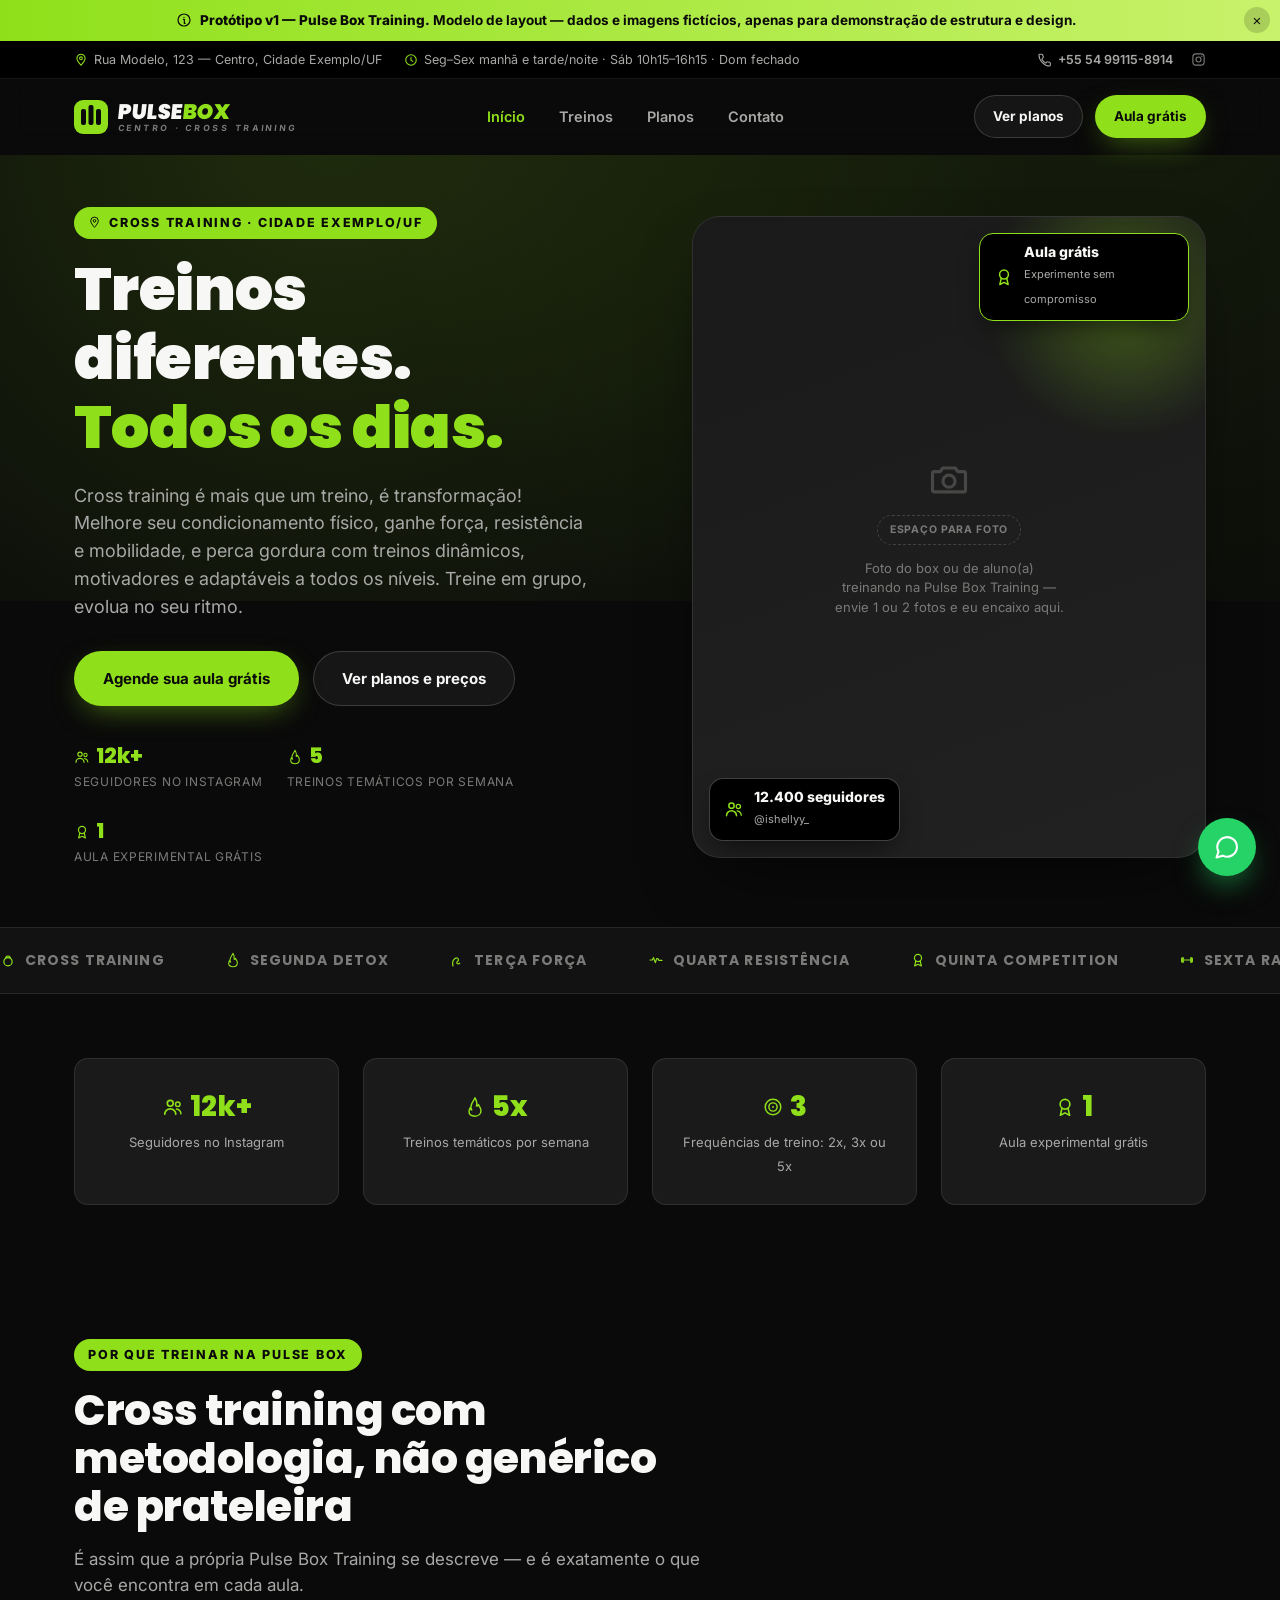
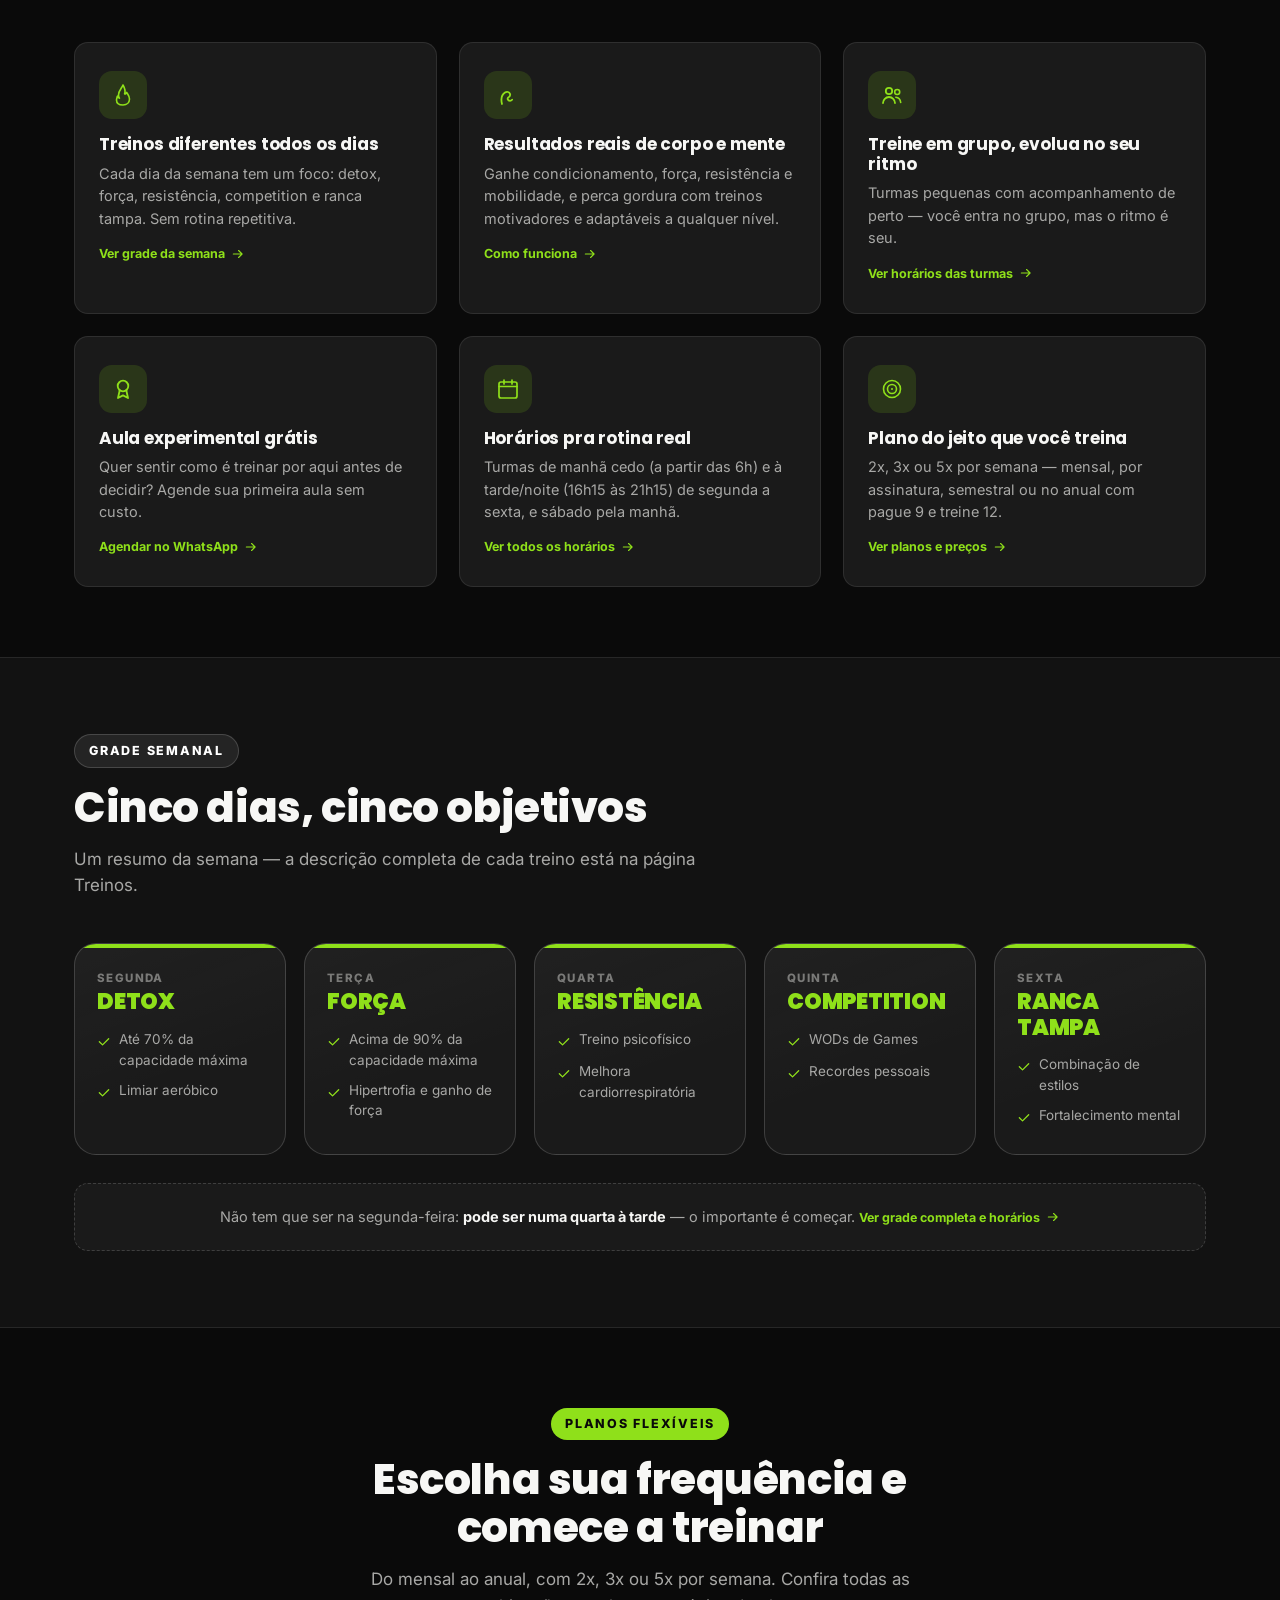
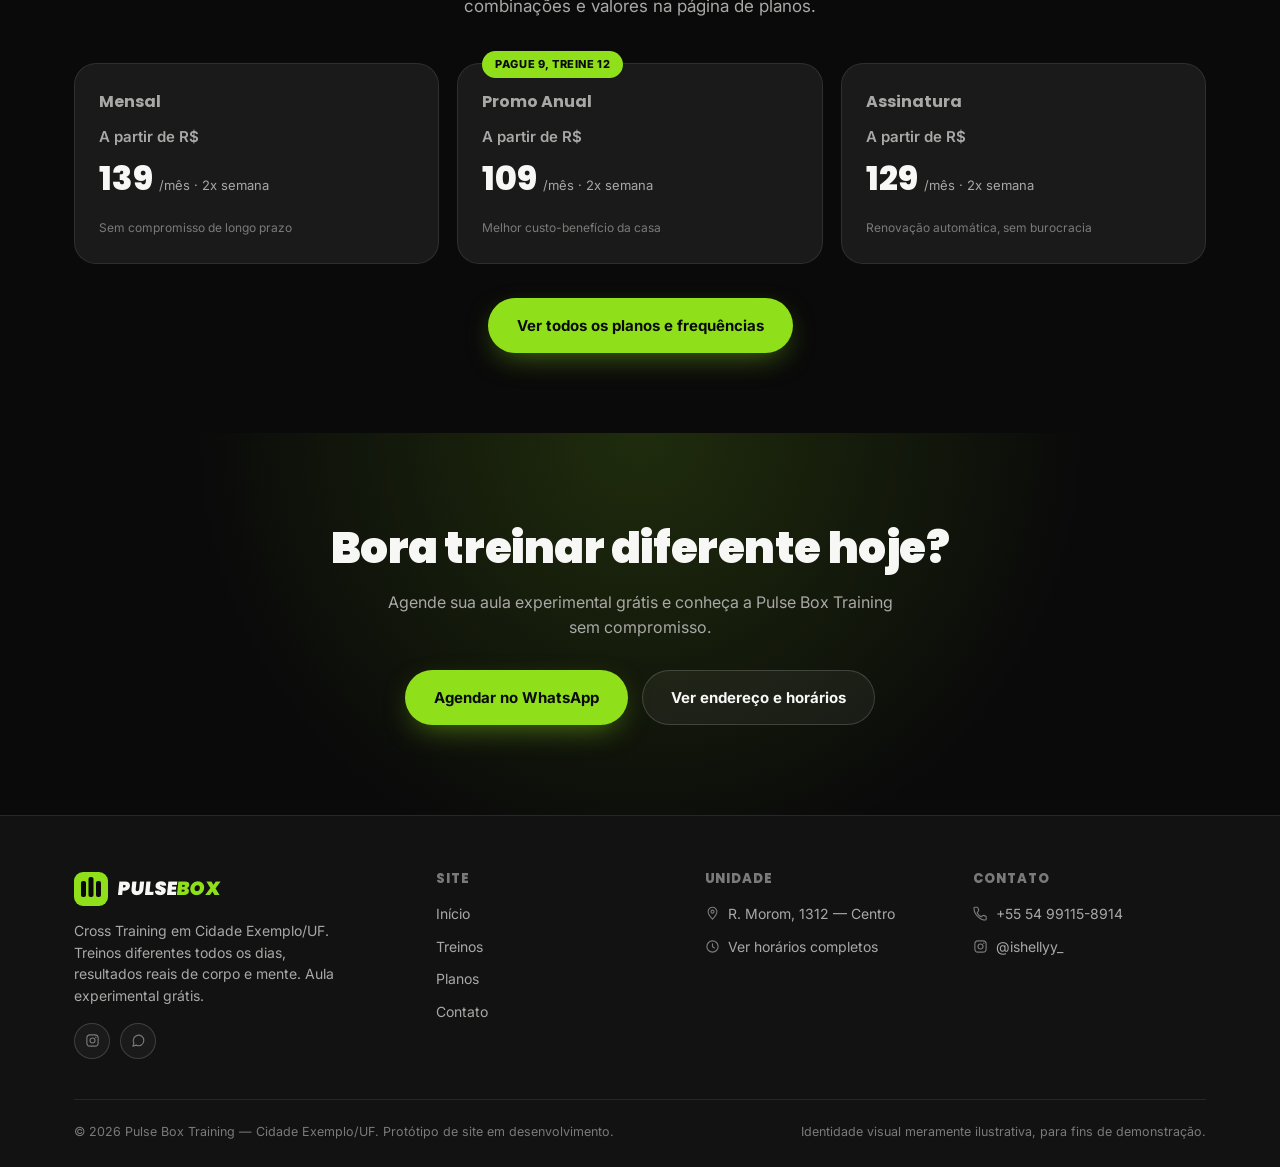
==== commit 71c3a9e5: "Manutenção nos modelos" ====
--- a/projects/modelo-a/index.html
+++ b/projects/modelo-a/index.html
@@ -3,8 +3,8 @@
 <head>
 <meta charset="UTF-8">
 <meta name="viewport" content="width=device-width, initial-scale=1.0">
-<title>Protein Box Centro — Cross Training em Passo Fundo/RS | Treinos diferentes, todos os dias</title>
-<meta name="description" content="Protein Box Centro — Cross Training em Passo Fundo/RS. Treinos temáticos todos os dias, grupo pequeno, resultados reais. Agende sua aula experimental grátis.">
+<title>Pulse Box Training — Cross Training em Cidade Exemplo/UF | Treinos diferentes, todos os dias</title>
+<meta name="description" content="Pulse Box Training — Cross Training em Cidade Exemplo/UF. Treinos temáticos todos os dias, grupo pequeno, resultados reais. Agende sua aula experimental grátis.">
 <link rel="preconnect" href="https://fonts.googleapis.com">
 <link rel="preconnect" href="https://fonts.gstatic.com" crossorigin>
 <link href="https://fonts.googleapis.com/css2?family=Inter:wght@400;500;600;700;800&family=Poppins:wght@600;700;800;900&display=swap" rel="stylesheet">
@@ -41,20 +41,20 @@
 
 <div id="proto-ribbon">
   <svg class="icon" width="16" height="16"><use href="#i-info"/></svg>
-  <span><b>Protótipo v1 — Protein Box Centro.</b> Layout de validação com dados reais do Instagram (@proteinboxpf.centro). Fotos e logo definitivos entram na próxima etapa.</span>
+  <span><b>Protótipo v1 — Pulse Box Training.</b> Modelo de layout — dados e imagens fictícios, apenas para demonstração de estrutura e design.</span>
   <button onclick="document.getElementById('proto-ribbon').style.display='none'" aria-label="Fechar aviso">×</button>
 </div>
 
 <div class="topbar">
   <div class="topbar-inner">
     <div class="topbar-left">
-      <span><svg class="icon" width="14" height="14"><use href="#i-pin"/></svg> R. Morom, 1312 — Centro, Passo Fundo/RS</span>
+      <span><svg class="icon" width="14" height="14"><use href="#i-pin"/></svg> Rua Modelo, 123 — Centro, Cidade Exemplo/UF</span>
       <span><svg class="icon" width="14" height="14"><use href="#i-clock"/></svg> Seg–Sex manhã e tarde/noite · Sáb 10h15–16h15 · Dom fechado</span>
     </div>
     <div class="topbar-right">
-      <a href="https://wa.me/5554997113973" target="_blank" rel="noopener"><svg class="icon" width="14" height="14"><use href="#i-phone"/></svg> (54) 99711-3973</a>
+      <a href="https://wa.me/5554991158914" target="_blank" rel="noopener"><svg class="icon" width="14" height="14"><use href="#i-phone"/></svg> +55 54 99115-8914</a>
       <div class="topbar-social">
-        <a href="https://www.instagram.com/proteinboxpf.centro/" target="_blank" rel="noopener" aria-label="Instagram"><svg class="icon" width="15" height="15"><use href="#i-instagram"/></svg></a>
+        <a href="https://www.instagram.com/ishellyy_/" target="_blank" rel="noopener" aria-label="Instagram"><svg class="icon" width="15" height="15"><use href="#i-instagram"/></svg></a>
       </div>
     </div>
   </div>
@@ -65,7 +65,7 @@
     <a href="index.html" class="logo">
       <svg class="logo-mark" width="34" height="34" viewBox="0 0 34 34" fill="none"><rect width="34" height="34" rx="9" fill="#8FE01A"/><rect x="7" y="9" width="5" height="16" rx="2" fill="#0a0a0a"/><rect x="14.5" y="5" width="5" height="20" rx="2" fill="#0a0a0a"/><rect x="22" y="9" width="5" height="16" rx="2" fill="#0a0a0a"/></svg>
       <span class="logo-wrap">
-        <span class="logo-word">Protein<span>Box</span></span>
+        <span class="logo-word">Pulse<span>Box</span></span>
         <span class="logo-sub">Centro · Cross Training</span>
       </span>
     </a>
@@ -77,7 +77,7 @@
     </div>
     <div class="nav-cta">
       <a href="planos.html" class="btn btn-ghost btn-sm">Ver planos</a>
-      <a href="https://wa.me/5554997113973?text=Ol%C3%A1!%20Quero%20agendar%20minha%20aula%20experimental%20gr%C3%A1tis%20na%20Protein%20Box%20Centro." target="_blank" rel="noopener" class="btn btn-primary btn-sm">Aula grátis</a>
+      <a href="https://wa.me/5554991158914?text=Ol%C3%A1!%20Quero%20agendar%20minha%20aula%20experimental%20gr%C3%A1tis%20na%20Protein%20Box%20Centro." target="_blank" rel="noopener" class="btn btn-primary btn-sm">Aula grátis</a>
       <button class="burger" id="burgerBtn" aria-label="Abrir menu"><svg class="icon" width="24" height="24"><use href="#i-menu"/></svg></button>
     </div>
   </nav>
@@ -86,7 +86,7 @@
     <a href="treinos.html">Treinos</a>
     <a href="planos.html">Planos</a>
     <a href="contato.html">Contato</a>
-    <a href="https://wa.me/5554997113973" target="_blank" rel="noopener">Falar no WhatsApp →</a>
+    <a href="https://wa.me/5554991158914" target="_blank" rel="noopener">Falar no WhatsApp →</a>
   </div>
 </header>
 
@@ -96,15 +96,15 @@
   <section class="hero">
     <div class="wrap hero-grid">
       <div class="reveal in">
-        <span class="eyebrow"><svg class="icon" width="13" height="13"><use href="#i-pin"/></svg> Cross Training · Passo Fundo/RS</span>
+        <span class="eyebrow"><svg class="icon" width="13" height="13"><use href="#i-pin"/></svg> Cross Training · Cidade Exemplo/UF</span>
         <h1>Treinos diferentes.<br><em>Todos os dias.</em></h1>
         <p class="lead">Cross training é mais que um treino, é transformação! Melhore seu condicionamento físico, ganhe força, resistência e mobilidade, e perca gordura com treinos dinâmicos, motivadores e adaptáveis a todos os níveis. Treine em grupo, evolua no seu ritmo.</p>
         <div class="hero-actions">
-          <a href="https://wa.me/5554997113973?text=Ol%C3%A1!%20Quero%20agendar%20minha%20aula%20experimental%20gr%C3%A1tis%20na%20Protein%20Box%20Centro." target="_blank" rel="noopener" class="btn btn-primary">Agende sua aula grátis</a>
+          <a href="https://wa.me/5554991158914?text=Ol%C3%A1!%20Quero%20agendar%20minha%20aula%20experimental%20gr%C3%A1tis%20na%20Protein%20Box%20Centro." target="_blank" rel="noopener" class="btn btn-primary">Agende sua aula grátis</a>
           <a href="planos.html" class="btn btn-ghost">Ver planos e preços</a>
         </div>
         <div class="hero-mini">
-          <div><strong><svg class="icon" width="16" height="16"><use href="#i-users"/></svg>7,9k+</strong><span>Seguidores no Instagram</span></div>
+          <div><strong><svg class="icon" width="16" height="16"><use href="#i-users"/></svg>12k+</strong><span>Seguidores no Instagram</span></div>
           <div><strong><svg class="icon" width="16" height="16"><use href="#i-fire"/></svg>5</strong><span>Treinos temáticos por semana</span></div>
           <div><strong><svg class="icon" width="16" height="16"><use href="#i-award"/></svg>1</strong><span>Aula experimental grátis</span></div>
         </div>
@@ -114,7 +114,7 @@
         <div class="hero-photo-placeholder">
           <svg class="icon" width="44" height="44"><use href="#i-camera"/></svg>
           <span class="tag">Espaço para foto</span>
-          <p>Foto do box ou de aluno(a) treinando na Protein Box Centro — envie 1 ou 2 fotos e eu encaixo aqui.</p>
+          <p>Foto do box ou de aluno(a) treinando na Pulse Box Training — envie 1 ou 2 fotos e eu encaixo aqui.</p>
         </div>
         <div class="hero-badge top">
           <svg class="icon" width="20" height="20"><use href="#i-award"/></svg>
@@ -122,7 +122,7 @@
         </div>
         <div class="hero-badge bottom">
           <svg class="icon" width="20" height="20"><use href="#i-users"/></svg>
-          <div><strong>7.938 seguidores</strong><span>@proteinboxpf.centro</span></div>
+          <div><strong>12.400 seguidores</strong><span>@ishellyy_</span></div>
         </div>
       </div>
     </div>
@@ -148,7 +148,7 @@
   <!-- STATS -->
   <section class="stats">
     <div class="wrap stats-grid">
-      <div class="stat reveal"><strong><svg class="icon" width="22" height="22"><use href="#i-users"/></svg>7,9k+</strong><span>Seguidores no Instagram</span></div>
+      <div class="stat reveal"><strong><svg class="icon" width="22" height="22"><use href="#i-users"/></svg>12k+</strong><span>Seguidores no Instagram</span></div>
       <div class="stat reveal"><strong><svg class="icon" width="22" height="22"><use href="#i-fire"/></svg>5x</strong><span>Treinos temáticos por semana</span></div>
       <div class="stat reveal"><strong><svg class="icon" width="22" height="22"><use href="#i-target"/></svg>3</strong><span>Frequências de treino: 2x, 3x ou 5x</span></div>
       <div class="stat reveal"><strong><svg class="icon" width="22" height="22"><use href="#i-award"/></svg>1</strong><span>Aula experimental grátis</span></div>
@@ -159,9 +159,9 @@
   <section class="values" id="sobre">
     <div class="wrap">
       <div class="section-head reveal">
-        <span class="eyebrow">Por que treinar na Protein Box</span>
+        <span class="eyebrow">Por que treinar na Pulse Box</span>
         <h2>Cross training com metodologia, não genérico de prateleira</h2>
-        <p>É assim que a própria Protein Box Centro se descreve — e é exatamente o que você encontra em cada aula.</p>
+        <p>É assim que a própria Pulse Box Training se descreve — e é exatamente o que você encontra em cada aula.</p>
       </div>
       <div class="values-grid">
         <div class="value-card reveal">
@@ -186,7 +186,7 @@
           <div class="ic"><svg class="icon" width="24" height="24"><use href="#i-award"/></svg></div>
           <h3>Aula experimental grátis</h3>
           <p>Quer sentir como é treinar por aqui antes de decidir? Agende sua primeira aula sem custo.</p>
-          <a href="https://wa.me/5554997113973" target="_blank" rel="noopener" class="value-more">Agendar no WhatsApp <svg class="icon" width="14" height="14"><use href="#i-arrow-right"/></svg></a>
+          <a href="https://wa.me/5554991158914" target="_blank" rel="noopener" class="value-more">Agendar no WhatsApp <svg class="icon" width="14" height="14"><use href="#i-arrow-right"/></svg></a>
         </div>
         <div class="value-card reveal">
           <div class="ic"><svg class="icon" width="24" height="24"><use href="#i-calendar"/></svg></div>
@@ -297,9 +297,9 @@
   <section class="cta-final">
     <div class="wrap">
       <h2>Bora treinar diferente hoje?</h2>
-      <p>Agende sua aula experimental grátis e conheça a Protein Box Centro sem compromisso.</p>
+      <p>Agende sua aula experimental grátis e conheça a Pulse Box Training sem compromisso.</p>
       <div class="actions">
-        <a href="https://wa.me/5554997113973?text=Ol%C3%A1!%20Quero%20agendar%20minha%20aula%20experimental%20gr%C3%A1tis%20na%20Protein%20Box%20Centro." target="_blank" rel="noopener" class="btn btn-primary">Agendar no WhatsApp</a>
+        <a href="https://wa.me/5554991158914?text=Ol%C3%A1!%20Quero%20agendar%20minha%20aula%20experimental%20gr%C3%A1tis%20na%20Protein%20Box%20Centro." target="_blank" rel="noopener" class="btn btn-primary">Agendar no WhatsApp</a>
         <a href="contato.html" class="btn btn-ghost">Ver endereço e horários</a>
       </div>
     </div>
@@ -313,12 +313,12 @@
       <div class="foot-col">
         <div class="foot-logo">
           <svg class="logo-mark" width="30" height="30" viewBox="0 0 34 34" fill="none"><rect width="34" height="34" rx="9" fill="#8FE01A"/><rect x="7" y="9" width="5" height="16" rx="2" fill="#0a0a0a"/><rect x="14.5" y="5" width="5" height="20" rx="2" fill="#0a0a0a"/><rect x="22" y="9" width="5" height="16" rx="2" fill="#0a0a0a"/></svg>
-          <span class="logo-word">Protein<span>Box</span></span>
-        </div>
-        <p>Cross Training em Passo Fundo/RS. Treinos diferentes todos os dias, resultados reais de corpo e mente. Aula experimental grátis.</p>
+          <span class="logo-word">Pulse<span>Box</span></span>
+        </div>
+        <p>Cross Training em Cidade Exemplo/UF. Treinos diferentes todos os dias, resultados reais de corpo e mente. Aula experimental grátis.</p>
         <div class="foot-social">
-          <a href="https://www.instagram.com/proteinboxpf.centro/" target="_blank" rel="noopener" aria-label="Instagram"><svg class="icon" width="17" height="17"><use href="#i-instagram"/></svg></a>
-          <a href="https://wa.me/5554997113973" target="_blank" rel="noopener" aria-label="WhatsApp"><svg class="icon" width="17" height="17"><use href="#i-whatsapp"/></svg></a>
+          <a href="https://www.instagram.com/ishellyy_/" target="_blank" rel="noopener" aria-label="Instagram"><svg class="icon" width="17" height="17"><use href="#i-instagram"/></svg></a>
+          <a href="https://wa.me/5554991158914" target="_blank" rel="noopener" aria-label="WhatsApp"><svg class="icon" width="17" height="17"><use href="#i-whatsapp"/></svg></a>
         </div>
       </div>
       <div class="foot-col">
@@ -340,19 +340,19 @@
       <div class="foot-col">
         <h4>Contato</h4>
         <ul>
-          <li><a href="https://wa.me/5554997113973" target="_blank" rel="noopener"><svg class="icon" width="15" height="15"><use href="#i-phone"/></svg> (54) 99711-3973</a></li>
-          <li><a href="https://www.instagram.com/proteinboxpf.centro/" target="_blank" rel="noopener"><svg class="icon" width="15" height="15"><use href="#i-instagram"/></svg> @proteinboxpf.centro</a></li>
+          <li><a href="https://wa.me/5554991158914" target="_blank" rel="noopener"><svg class="icon" width="15" height="15"><use href="#i-phone"/></svg> +55 54 99115-8914</a></li>
+          <li><a href="https://www.instagram.com/ishellyy_/" target="_blank" rel="noopener"><svg class="icon" width="15" height="15"><use href="#i-instagram"/></svg> @ishellyy_</a></li>
         </ul>
       </div>
     </div>
     <div class="foot-bottom">
-      <span>© 2026 Protein Box Centro — Passo Fundo/RS. Protótipo de site em desenvolvimento.</span>
-      <span>Identidade visual extraída do Instagram @proteinboxpf.centro.</span>
+      <span>© 2026 Pulse Box Training — Cidade Exemplo/UF. Protótipo de site em desenvolvimento.</span>
+      <span>Identidade visual meramente ilustrativa, para fins de demonstração.</span>
     </div>
   </div>
 </footer>
 
-<a href="https://wa.me/5554997113973?text=Ol%C3%A1!%20Quero%20agendar%20minha%20aula%20experimental%20gr%C3%A1tis%20na%20Protein%20Box%20Centro." target="_blank" rel="noopener" class="wa-float" aria-label="Falar no WhatsApp"><svg class="icon" width="28" height="28"><use href="#i-whatsapp"/></svg></a>
+<a href="https://wa.me/5554991158914?text=Ol%C3%A1!%20Quero%20agendar%20minha%20aula%20experimental%20gr%C3%A1tis%20na%20Protein%20Box%20Centro." target="_blank" rel="noopener" class="wa-float" aria-label="Falar no WhatsApp"><svg class="icon" width="28" height="28"><use href="#i-whatsapp"/></svg></a>
 
 <script src="script.js"></script>
 </body>
--- a/projects/modelo-a/style.css
+++ b/projects/modelo-a/style.css
@@ -1,9 +1,9 @@
 /* ========================================================
-   PROTEIN BOX CENTRO — Cross Training, Passo Fundo/RS
-   Identidade extraída do Instagram @proteinboxpf.centro:
+   PULSE BOX TRAINING — Cross Training, Cidade Exemplo/UF
+   Identidade visual fictícia, criada para este modelo:
    fundo preto, verde neon de destaque, tipografia bold/uppercase,
    estética "pôster rasgado" nas artes de treino.
-   Mesmo método de construção usado no protótipo LifeGym.
+   Mesmo método de construção usado no protótipo VitaFit.
    ======================================================== */
 :root{
   --bg:#0a0a0a;
